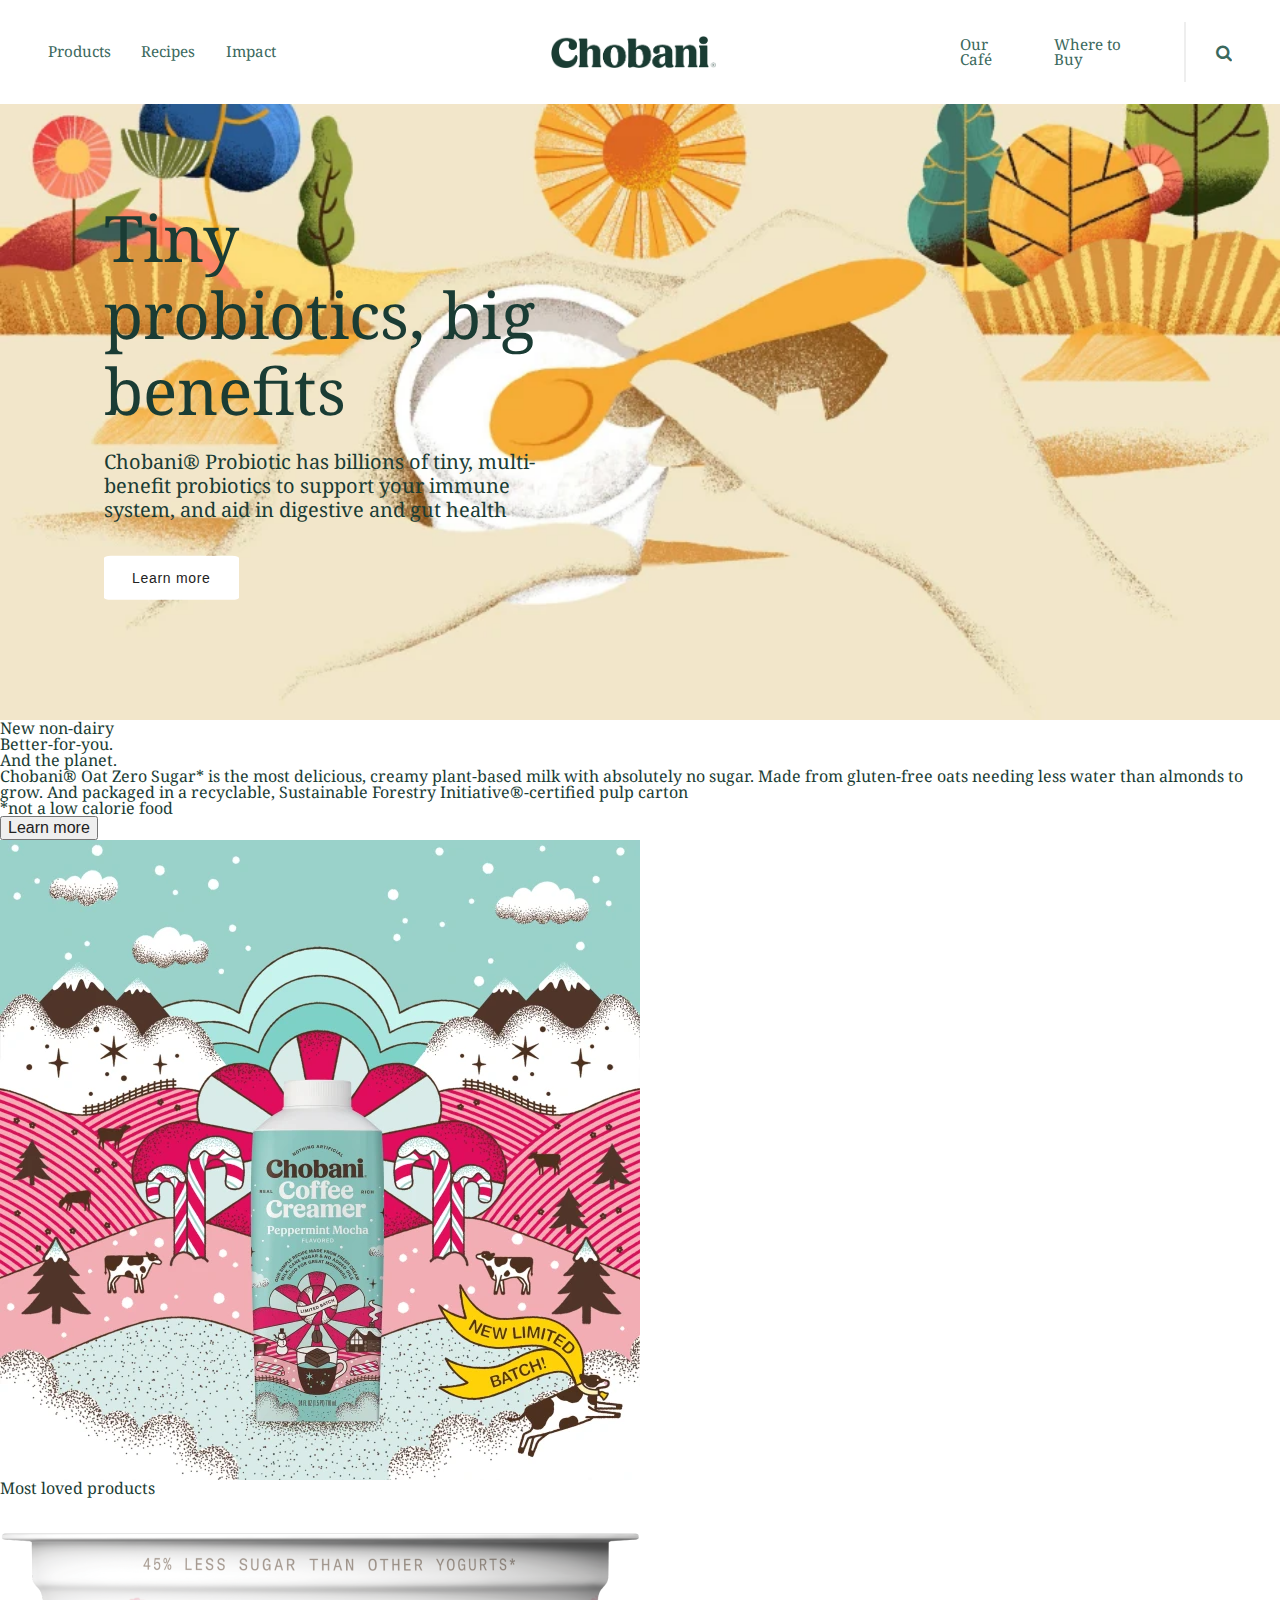
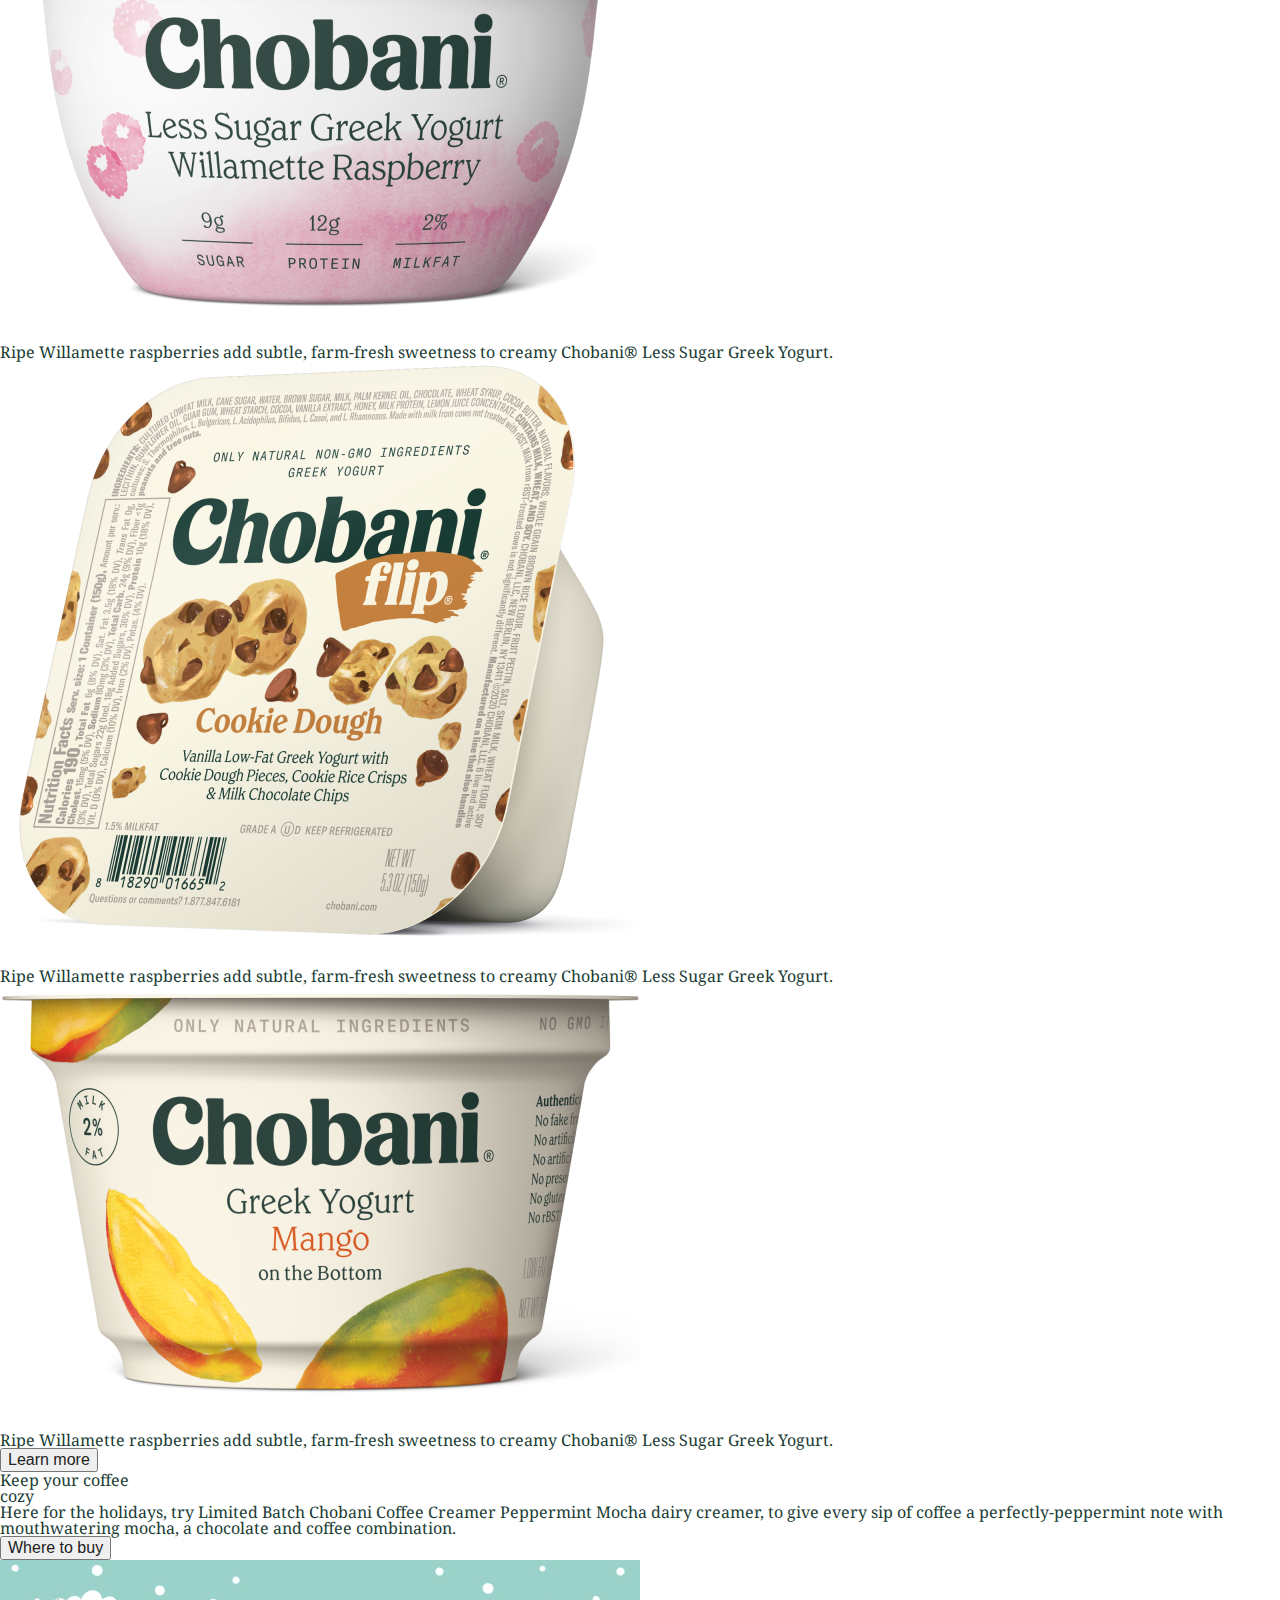
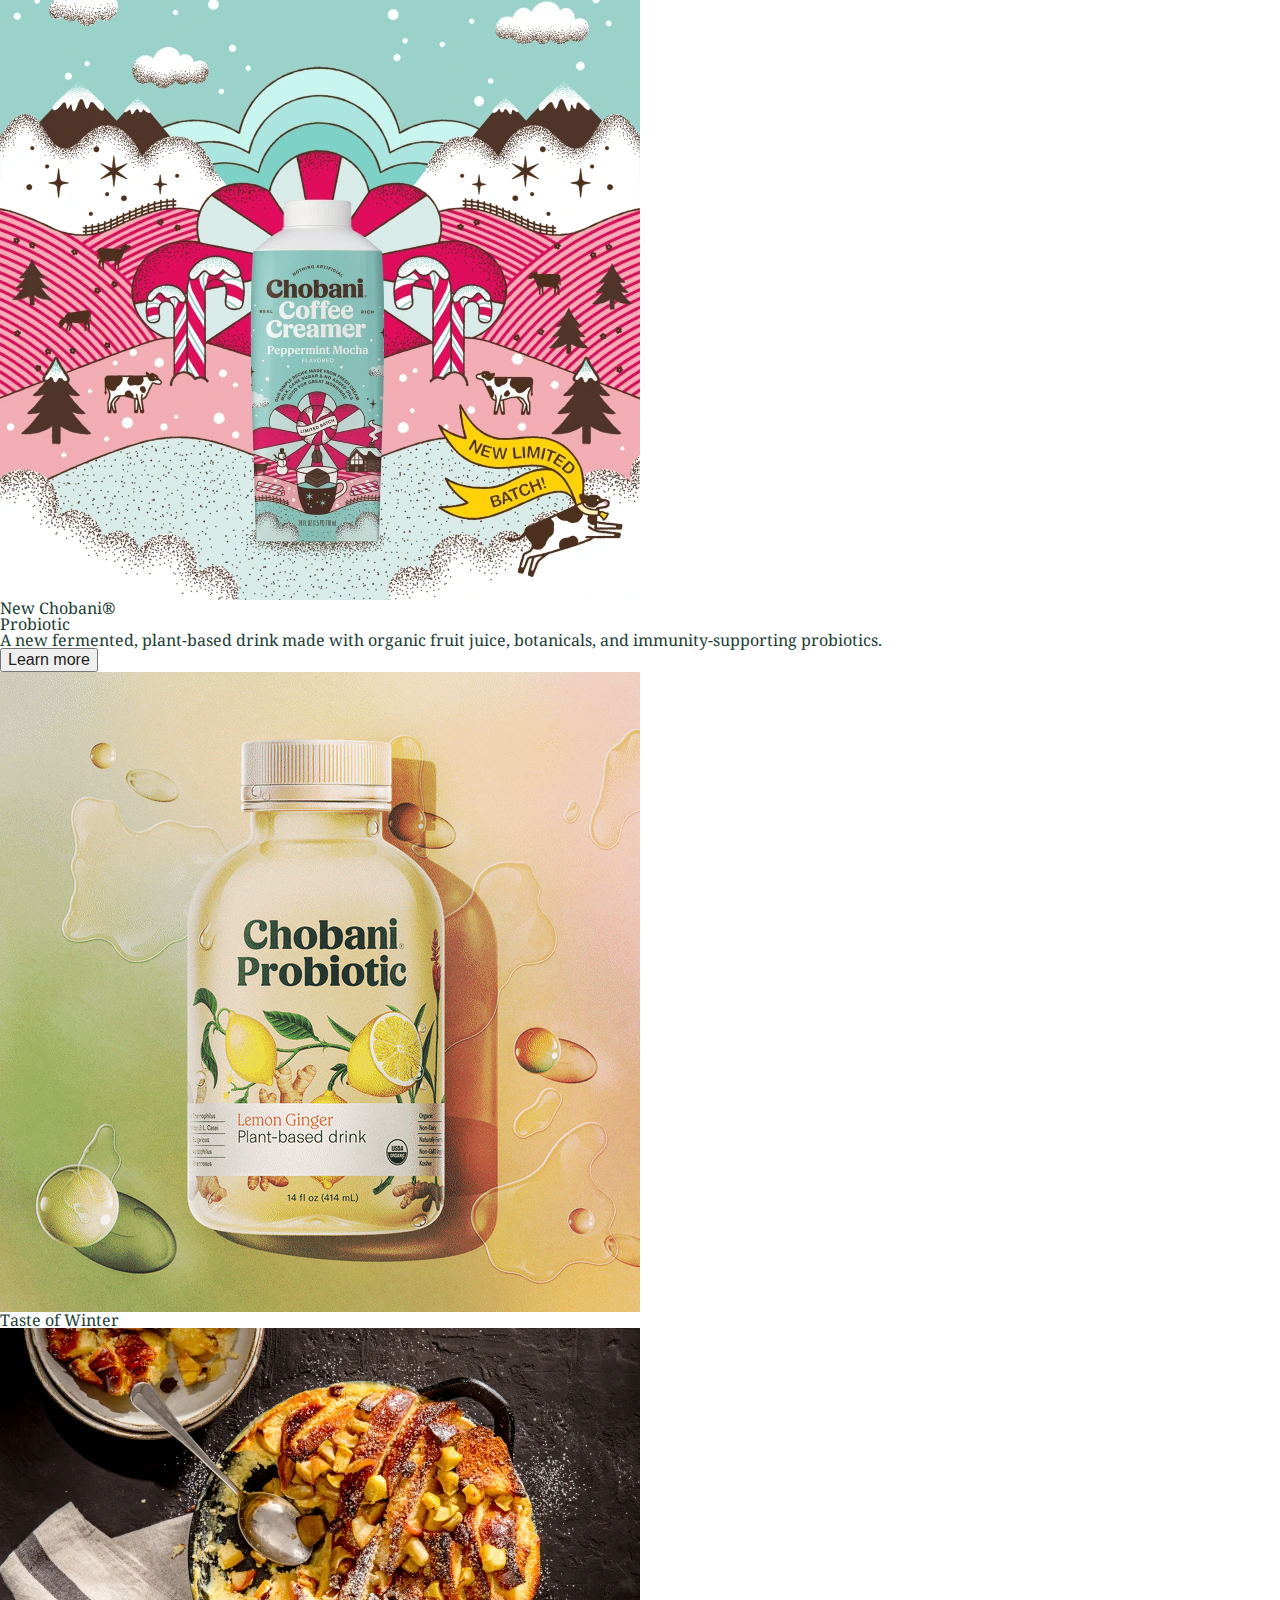
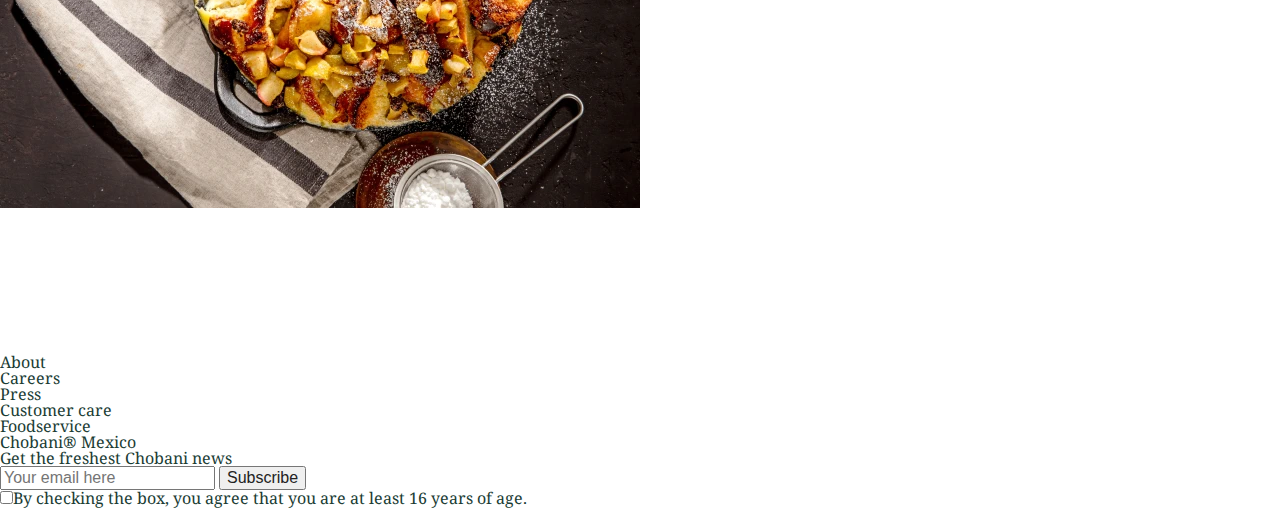
==== html/index.html @ f7a861c5 "..." ====
<!DOCTYPE html>
<html lang="ko">
<head>
    <meta charset="UTF-8">
    <meta name="viewport" content="width=device-width, initial-scale=1.0">
    <link rel="stylesheet" href="../css/reset.css">
    <link rel="stylesheet" href="../css/swiper-bundle.min.css">
    <link rel="stylesheet" href="../css/animate3.min.css">
    <link rel="stylesheet" href="https://stackpath.bootstrapcdn.com/font-awesome/4.7.0/css/font-awesome.min.css">
    <link rel="stylesheet" href="../css/index.css">
    <script src="../js/jquery-3.5.1.min.js"></script>
    <script src="../js/swiper-bundle.min.js"></script>
    <script src="../js/wow.min.js"></script>
    <title>Chobani</title>
</head>
<body>
    <!-- .header-wrapper -->
    <div class="header-wrapper wrapper">
        <div class="navi-wrapper wrapper wow slideInDown" data-wow-duration="0.6s">
            <div class="navi-wrap">
                <div class="navi-left">
                    <div class="navi navi-products">
                        <a href="#">Products</a>
                        <div class="sub-navi">
                            <ul class="featured">
                                <li class="title">Featured</li>
                                <li><a href="#">New! Chobani® Probiotic</a>
                                <i class="fa fa-angle-right" aria-hidden="true"></i>
                                </li>
                                <li><a href="#">New! Chobani® Complete</a>
                                <i class="fa fa-angle-right" aria-hidden="true"></i>
                                </li>
                            </ul>
                            <ul class="products">
                                <li class="title">All Products</li>
                                <li><a href="#">Complete</a>
                                <i class="fa fa-angle-right" aria-hidden="true"></i>
                                </li>
                                <li><a href="#">Oat-Based</a>
                                <i class="fa fa-angle-right" aria-hidden="true"></i>
                                </li>
                                <li><a href="#">Coffee Creamer</a>
                                <i class="fa fa-angle-right" aria-hidden="true"></i>
                                </li>
                                <li><a href="#">Less Sugar</a>
                                <i class="fa fa-angle-right" aria-hidden="true"></i>
                                </li>
                                <li><a href="#">Plain</a>
                                <i class="fa fa-angle-right" aria-hidden="true"></i>
                                </li>
                                <li><a href="#">Fruit on the Bottom</a>
                                <i class="fa fa-angle-right" aria-hidden="true"></i>
                                </li>
                                <li><a href="#">Blended</a>
                                <i class="fa fa-angle-right" aria-hidden="true"></i>
                                </li>
                                <li><a href="#">Creamy Blended</a>
                                <i class="fa fa-angle-right" aria-hidden="true"></i>
                                </li>
                                <li><a href="#">Probiotic</a>
                                <i class="fa fa-angle-right" aria-hidden="true"></i>
                                </li>
                                <li><a href="#">Flip®</a>
                                <i class="fa fa-angle-right" aria-hidden="true"></i>
                                </li>
                                <li><a href="#">Oatmeal on the Bottom</a>
                                <i class="fa fa-angle-right" aria-hidden="true"></i>
                                </li>
                                <li><a href="#">Chobani® Coconut</a>
                                <i class="fa fa-angle-right" aria-hidden="true"></i>
                                </li>
                                <li><a href="#">Limited Batch</a>
                                <i class="fa fa-angle-right" aria-hidden="true"></i>
                                </li>
                                <li><a href="#">Little Chobani™ Probiotic</a>
                                <i class="fa fa-angle-right" aria-hidden="true"></i>
                                </li>
                            </ul>
                        </div>
                    </div>
                    <div class="navi navi-recipe">
                        <a href="#">Recipes</a>
                    </div>
                    <div class="navi navi-impact">
                        <a href="#">Impact</a>
                        <ul class="sub-navi">
                            <li><a href="#">Environmental Wellness</a>
                            <i class="fa fa-angle-right" aria-hidden="true"></i>
                            </li>
                            <li><a href="#">Diversity & Inclusion</a>
                            <i class="fa fa-angle-right" aria-hidden="true"></i>
                            </li>
                            <li><a href="#">Nutritional Wellness</a>
                            <i class="fa fa-angle-right" aria-hidden="true"></i>
                            </li>
                            <li><a href="#">Social Wellness</a>
                            <i class="fa fa-angle-right" aria-hidden="true"></i>
                            </li>
                            <li><a href="#">Chobani Incubator</a>
                            <i class="fa fa-angle-right" aria-hidden="true"></i>
                            </li>
                            <li><a href="#">Milk Matters™</a>
                            <i class="fa fa-angle-right" aria-hidden="true"></i>
                            </li>
                        </ul>
                    </div>
                </div>
                <h1><a href="#"><img src="../img/logo.png" alt="chobani"></a></h1>
                <div class="navi-right">
                    <div class="navi-right-menu">
                        <div class="navi navi-cafe">
                            <a href="#">Our Café</a>
                        </div>
                        <div class="navi navi-buy">
                            <a href="#">Where to Buy</a>
                        </div>
                        <div class="line"></div>
                        <i class="fa fa-search" aria-hidden="true"></i>
                    </div>
                    <div class="search">
                        <input type="text" name="search" placeholder="What are you looking for?">
                        <i class="fa fa-times" aria-hidden="true"></i>
                    </div>
                </div>
            </div>
        </div>
    </div>
    <!-- .header-wrapper // -->

    <!-- .main-wrapper -->
    <div class="main-wrapper m-wrapper">
        <div class="main-wrap">
            <img src="../img/banner3.jpg" alt="banner" class="w-100 h-100">
            <div class="title-wrap">
                <h2 class="title wow fadeIn">Tiny probiotics, big benefits</h2>
                <p class="content wow fadeIn" data-wow-delay="0.2s">Chobani® Probiotic has billions of tiny, multi-benefit probiotics to support your immune system, and aid in digestive and gut health</p>
                <button type="button" class="wow fadeIn" data-wow-delay="0.3s">Learn more</button>
            </div>
        </div>
        <img src="../img/banner3.jpg" alt="banner" class="w-100">
    </div>
    <!-- .main-wrapper // -->

    <!-- .new-wrapper -->
    <section class="new-wrapper wrapper">
        <div class="text-wrap">
            <h4 class="sub-title">New non-dairy</h4>
            <h3 class="title">Better-for-you.<br>And the planet.</h3>
            <p class="content">Chobani® Oat Zero Sugar* is the most delicious, creamy plant-based milk with absolutely no sugar. Made from gluten-free oats needing less water than almonds to grow. And packaged in a recyclable, Sustainable Forestry Initiative®-certified pulp carton</p>
            <p class="content-1">*not a low calorie food</p>
            <button type="button">Learn more</button>
        </div>
        <div class="img-wrap">
            <img src="../img/cozy.jpg" alt="new">
        </div>
    </section>
    <!-- .new-wrapper // -->

    <!-- .best-wrapper -->
    <section class="best-wrapper wrapper">
        <h4 class="sub-title">Most loved products</h4>
        <div class="best-wrapper">
            <div class="best-wrap">
                <img src="../img/loved1.png" alt="best">
                <p class="content">Ripe Willamette raspberries add subtle, farm-fresh sweetness to creamy Chobani® Less Sugar Greek Yogurt.</p>
            </div>
            <div class="best-wrap">
                <img src="../img/loved2.png" alt="best">
                <p class="content">Ripe Willamette raspberries add subtle, farm-fresh sweetness to creamy Chobani® Less Sugar Greek Yogurt.</p>
            </div>
            <div class="best-wrap">
                <img src="../img/loved3.png" alt="best">
                <p class="content">Ripe Willamette raspberries add subtle, farm-fresh sweetness to creamy Chobani® Less Sugar Greek Yogurt.</p>
            </div>
        </div>
        <button type="button">Learn more</button>
    </section>
    <!-- .best-wrapper // -->

    <!-- .products-wrapper -->
    <section class="products-wrapper wrapper">
        <div class="prd-wrap">
            <div class="text-wrap">
                <h3 class="title">Keep your coffee<br>cozy</h3>
                <p class="content">Here for the holidays, try Limited Batch Chobani Coffee Creamer Peppermint Mocha dairy creamer, to give every sip of coffee a perfectly-peppermint note with mouthwatering mocha, a chocolate and coffee combination.</p>
                <button type="button">Where to buy</button>
            </div>
            <div class="img-wrap">
                <img src="../img/cozy.jpg" alt="prd">
            </div>
        </div>
        <div class="prd-wrap">
            <div class="text-wrap">
                <h3 class="title">New Chobani®<br>Probiotic</h3>
                <p class="content">A new fermented, plant-based drink made with organic fruit juice, botanicals, and immunity-supporting probiotics.</p>
                <button type="button">Learn more</button>
            </div>
            <div class="img-wrap">
                <img src="../img/probiotic.gif" alt="prd">
            </div>
        </div>
    </section>
    <!-- .products-wrapper // -->

    <!-- .slide-wrapper -->
    <section class="slide-wrapper wrapper">
        <h3 class="title">Taste of Winter</h3>
        <div class="swiper-container">
            <div class="swiper-wrapper">
                <div class="swiper-slide">
                    <div class="box"><a href="#"><img src="../img/slide1.jpg" alt="슬라이드"></a></div>
                </div>
                <div class="swiper-slide">
                    <div class="box"><a href="#"><img src="../img/slide2.jpg" alt="슬라이드"></a></div>
                </div>
                <div class="swiper-slide">
                    <div class="box"><a href="#"><img src="../img/slide3.jpg" alt="슬라이드"></a></div>
                </div>
            </div>
        </div>
    </section>
    <!-- .slide-wrapper // -->

    <!-- .footer -->
    <footer class="wrapper">
        <div class="f-menu">
            <div class="logo"><img src="../img/logo-w.png" alt="chobani"></div>
            <ul class="menu">
                <li>About</li>
                <li>Careers</li>
                <li>Press</li>
                <li>Customer care</li>
                <li>Foodservice</li>
                <li>Chobani® Mexico</li>
            </ul>
        </div>
        <form class="f-mail">
            <p>Get the freshest Chobani news</p>
            <div class="email-box">
                <input type="text" name="email" placeholder="Your email here">
                <input type="submit" value="Subscribe" class="bt-email"></input>
            </div>
                <label><input type="checkbox" name="age" value="16">By checking the box, you agree that you are at least 16 years of age.</label>
        </form>
    </footer>
    <!-- .footer // -->



    <script src="../js/index.js"></script>
</body>
</html>
---- css/index.css ----
@import url('https://fonts.googleapis.com/css2?family=Noto+Sans:wght@400;700&family=Noto+Serif&display=swap');
/* 
font-family: 'Noto Sans', sans-serif;
font-family: 'Noto Serif', serif;

color: #1a3c34;
color: #ff5e30;
color: #f4f3f0;
color: #ebe9e5;
 */

 html,body {font-family: 'Noto Serif', serif; color: #1a3c34;}
 div {box-sizing: border-box;}
 a {
	color: inherit;
	text-decoration: none;
 }
 .w-100 {width: 100%;}
 .mw-100 {width: 100%;}
 .h-100 {height: 100%;}
 .m-wrapper {max-width: 1440px; margin: auto;}
 .wrapper {max-width: 1376px; margin: auto;}


 /* ********.header-wrapper******* */
 .navi-wrapper {background-color: #fff; position: fixed; padding: 1em 3em; width: 100%; z-index: 5;}
 .navi-wrap {display: flex; align-items: center; justify-content: space-between; color: #3b695d; font-size: 0.95em;}
 .navi-wrap .navi-left {display: flex; align-items: center;}
 .navi-wrap h1 img {width: 165px;}
 .navi-wrap .navi-right {display: flex; max-width: 272px; overflow: hidden;}
 .navi-wrap .navi-right-menu {display: flex; align-items: center; flex: 100% 0 0;}
 .navi-wrap .navi-right-menu .line{width: 2px; height: 60px; background-color: #eee; margin-right: 2em;}
 .navi-wrap .navi-right i {cursor: pointer; font-size: 1.125em;}
 .navi-wrap .navi {position: relative;}
 .navi-wrap .navi > a {margin-right: 2em; transition: all .2s;}
 .navi-wrap .navi:hover > a{color: #ff5e30;}

 .navi-right .search {/* transform: translateX(110%); */ opacity: 0;}
 .navi-right .search input {margin-right: 2em; border: 1px solid #ccc; padding: 1em 1.5em;}
 .navi-right .search i {font-size: 1.5em; font-weight: lighter;}

 .sub-navi {background-color: #fff; width: 225px; position: absolute; top: 30px; left: -20px; padding: 1.5em; box-shadow: 0 -1px 2px rgba(199, 199, 199, 0.7); display: none;}
 .sub-navi ul.featured {border-bottom: 1px solid #eee; padding-bottom: 2.5em; margin-bottom: 2em;}
 .sub-navi .title {color: #579385; padding-bottom: 1em;}
 .sub-navi li {display: flex; justify-content: space-between; align-items: center;}
 .sub-navi li > i {opacity: 0; transition: all .5s;}
 .sub-navi a {display: block; font-family: 'Noto Sans', sans-serif; line-height: 1.3; padding: 0.25em 0; padding-left: 0.5em; font-size: 0.9em; color: #102f28;}
 .sub-navi a:hover {color: #ff5e30;}
 .sub-navi li:hover i {color: #ff5e30; opacity: 1; transform: translateX(6px);}
 .navi-impact > .sub-navi a {padding: 0.875em 0.5em; font-family: 'Noto Serif', serif;}

 /* ********.main-wrapper******* */
 .main-wrapper {position: relative;}
 .main-wrapper > img {position: absolute; top: 0; left: 0; opacity: 0;}
 .main-wrap {position: relative; z-index: 3;}
 .main-wrap .title-wrap {position: absolute; top: 50%; transform:translateY(-40%); padding: 0 6.5em; width: 50%;}
 .main-wrap .title-wrap .title {font-size: 4em; line-height: 1.2;}
 .main-wrap .title-wrap .content {font-size: 1.25em; line-height: 1.2; margin: 1em 0 1.7em;}
 .main-wrap .title-wrap button {background-color: #fff; border-radius: 5%; padding: 1em 2em; border: 0; font-size: 0.875em; letter-spacing: 0.05em; transition: all .2s;}
 .main-wrap .title-wrap button:hover {background-color: rgba(255,255,255,0.85);}
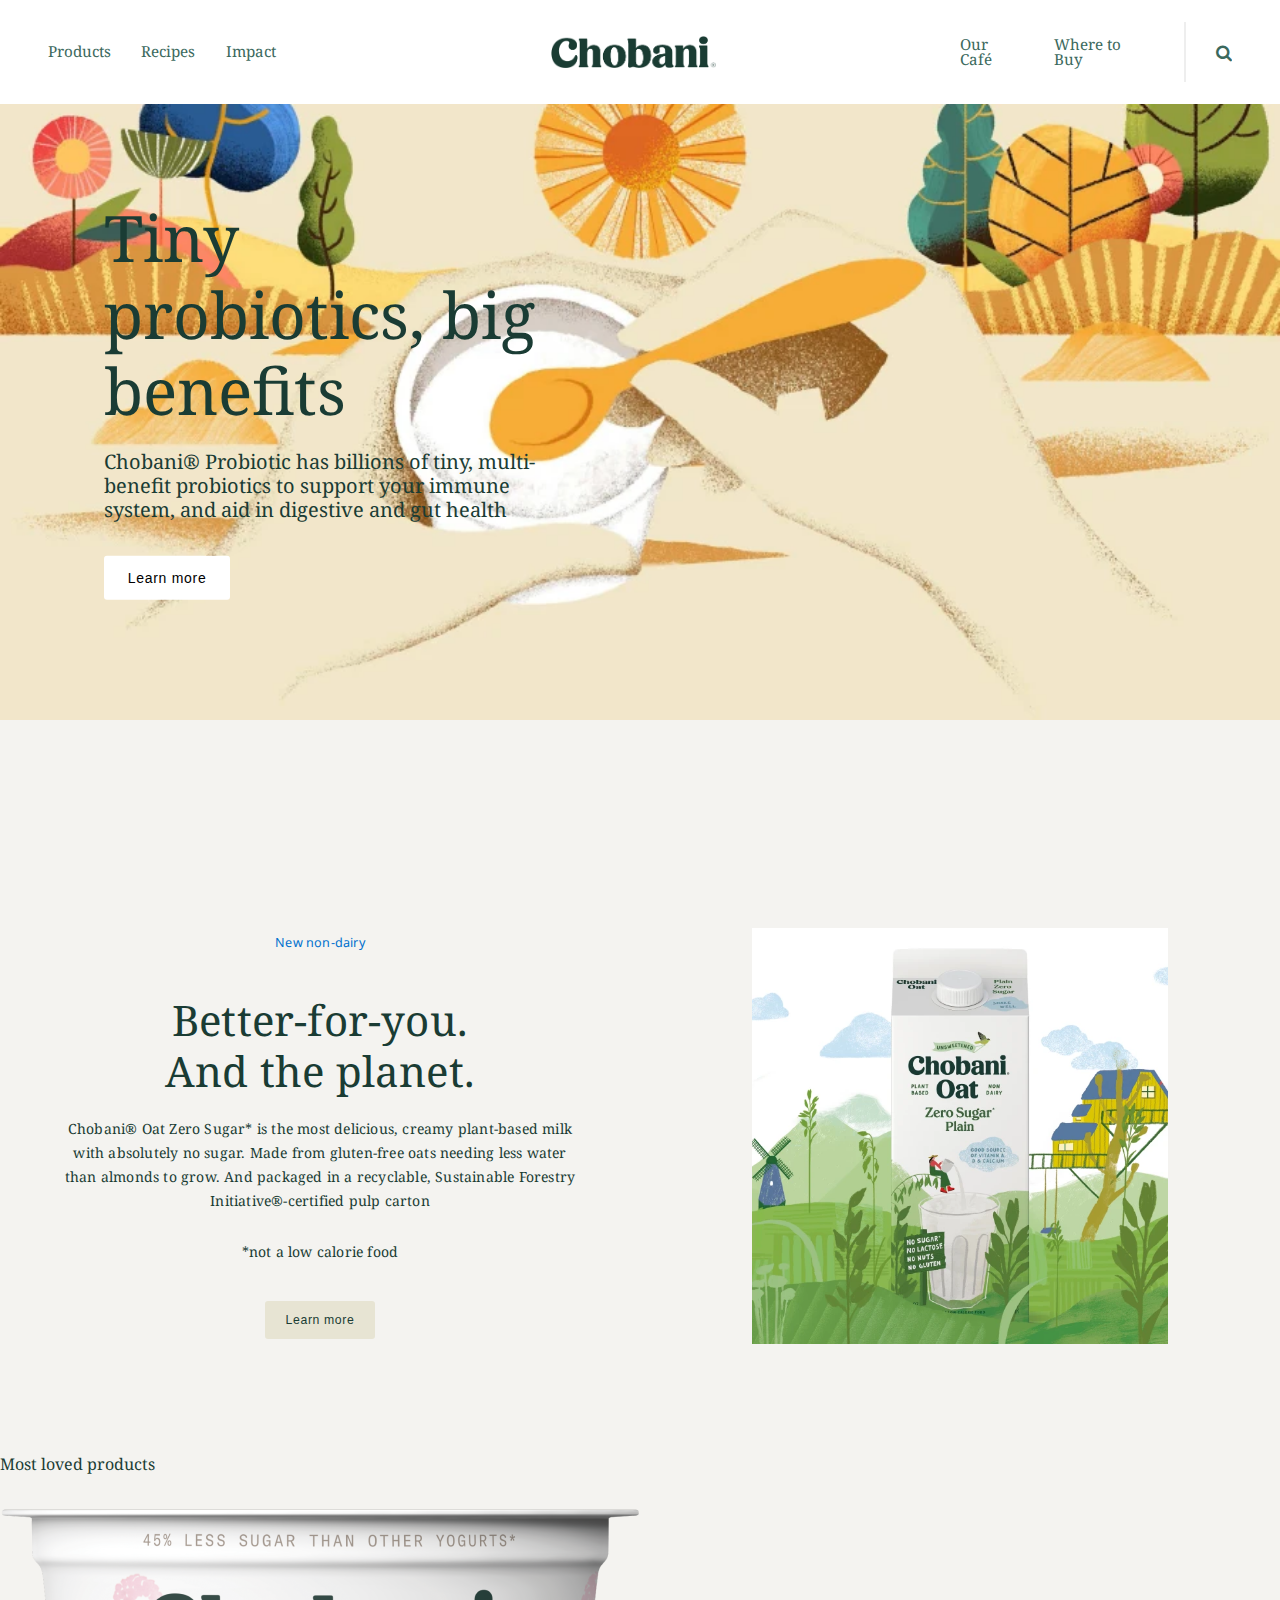
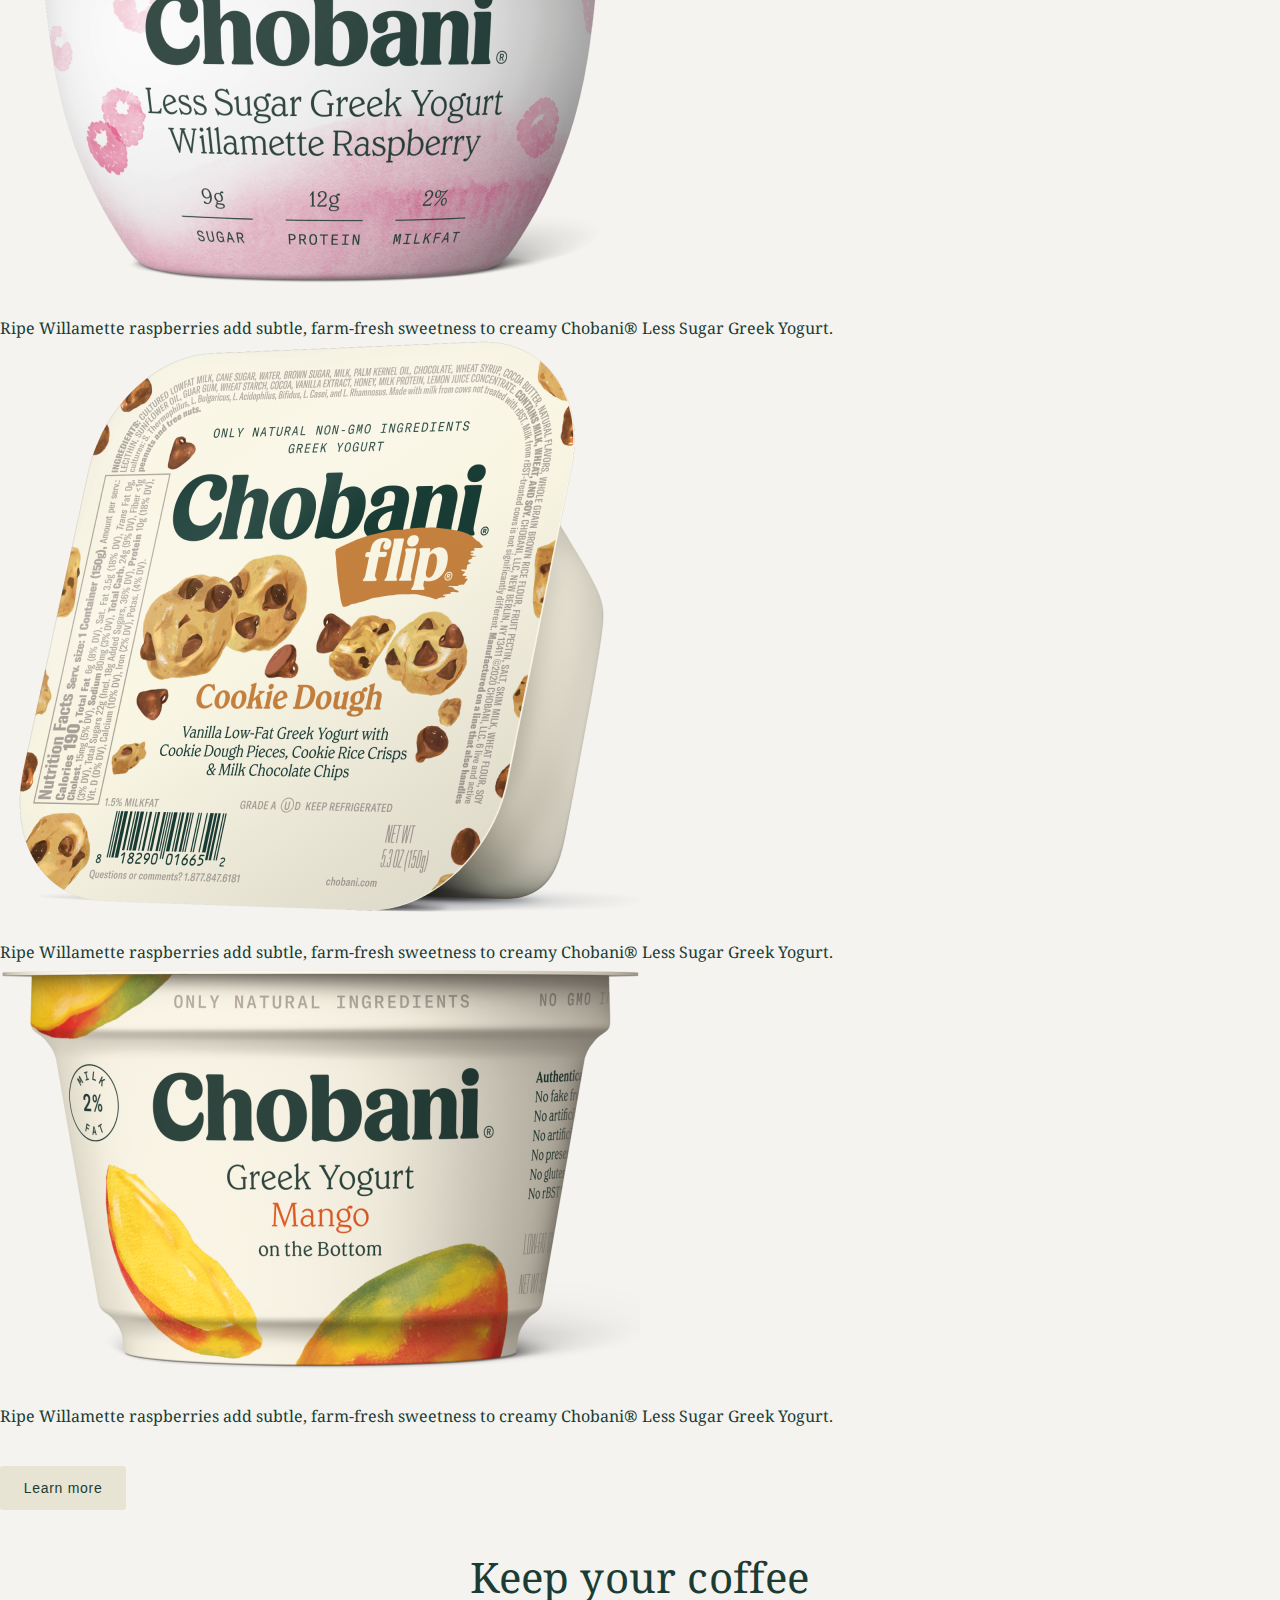
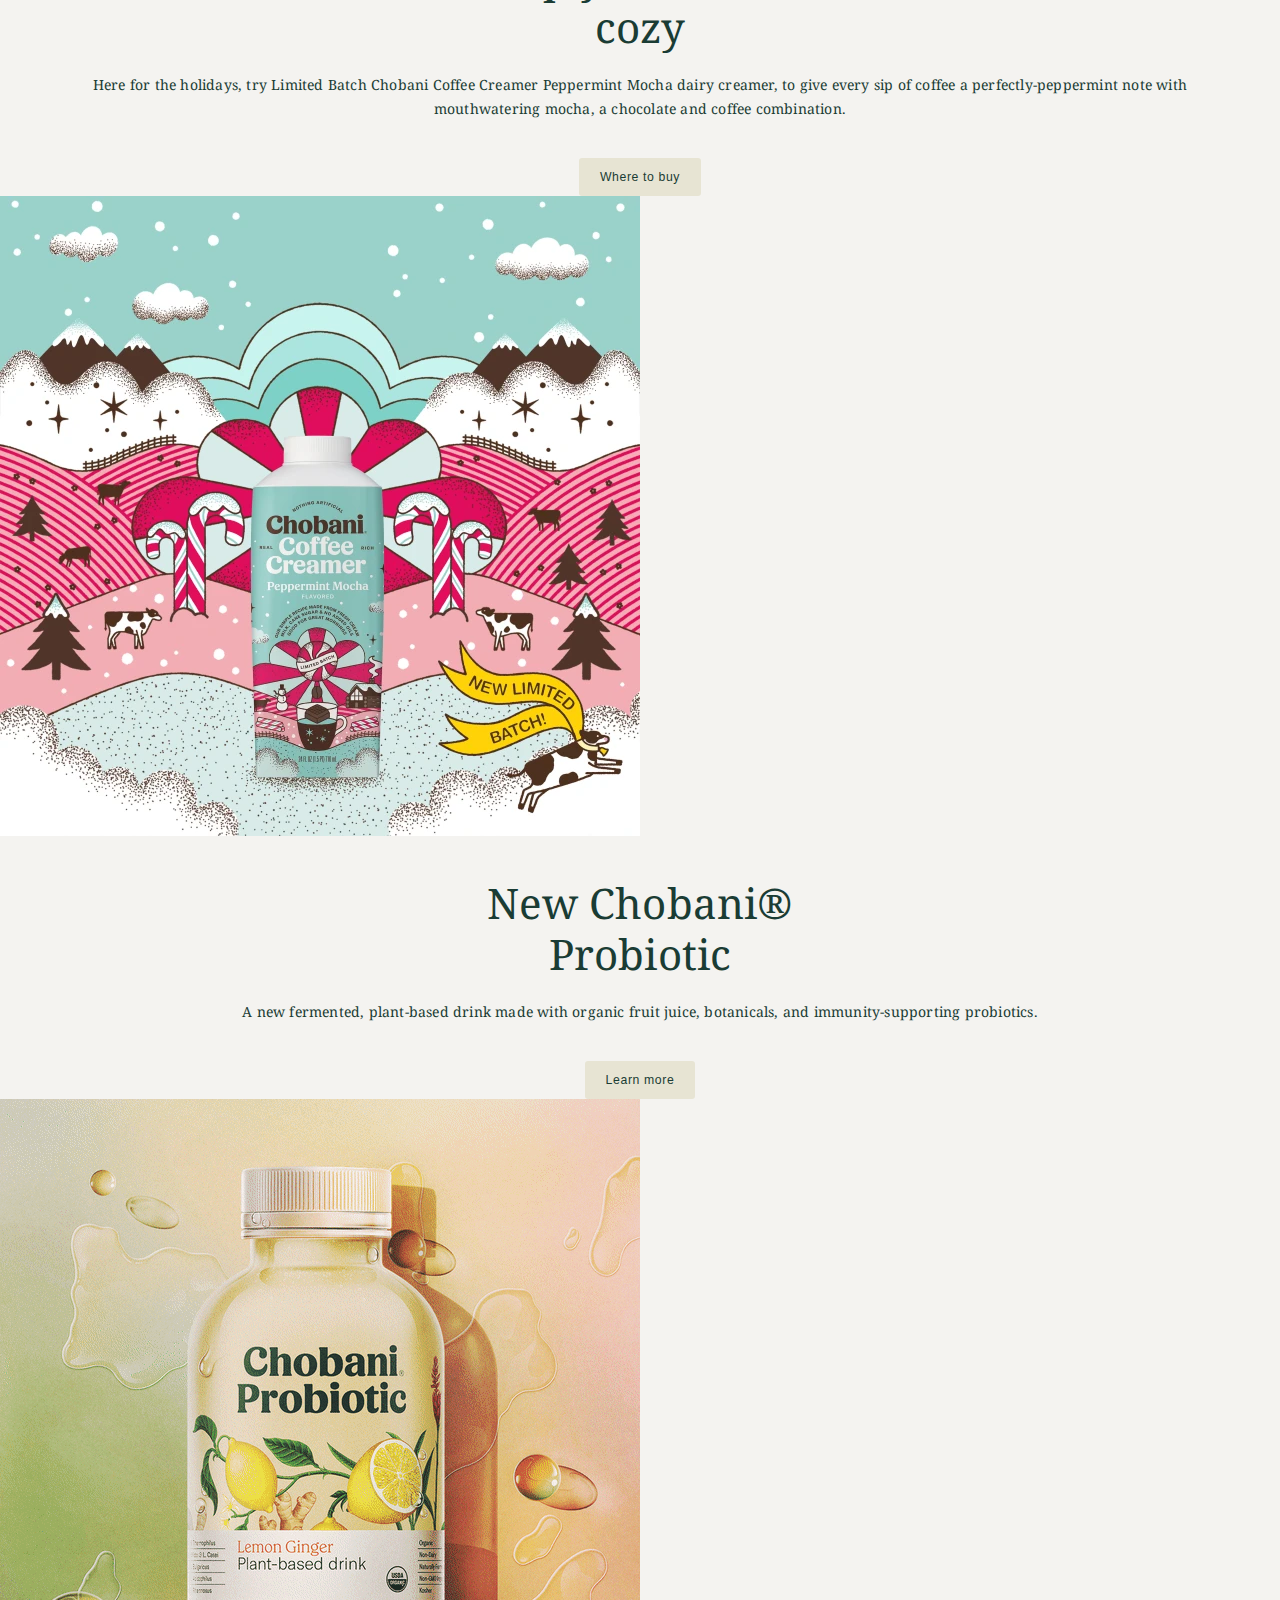
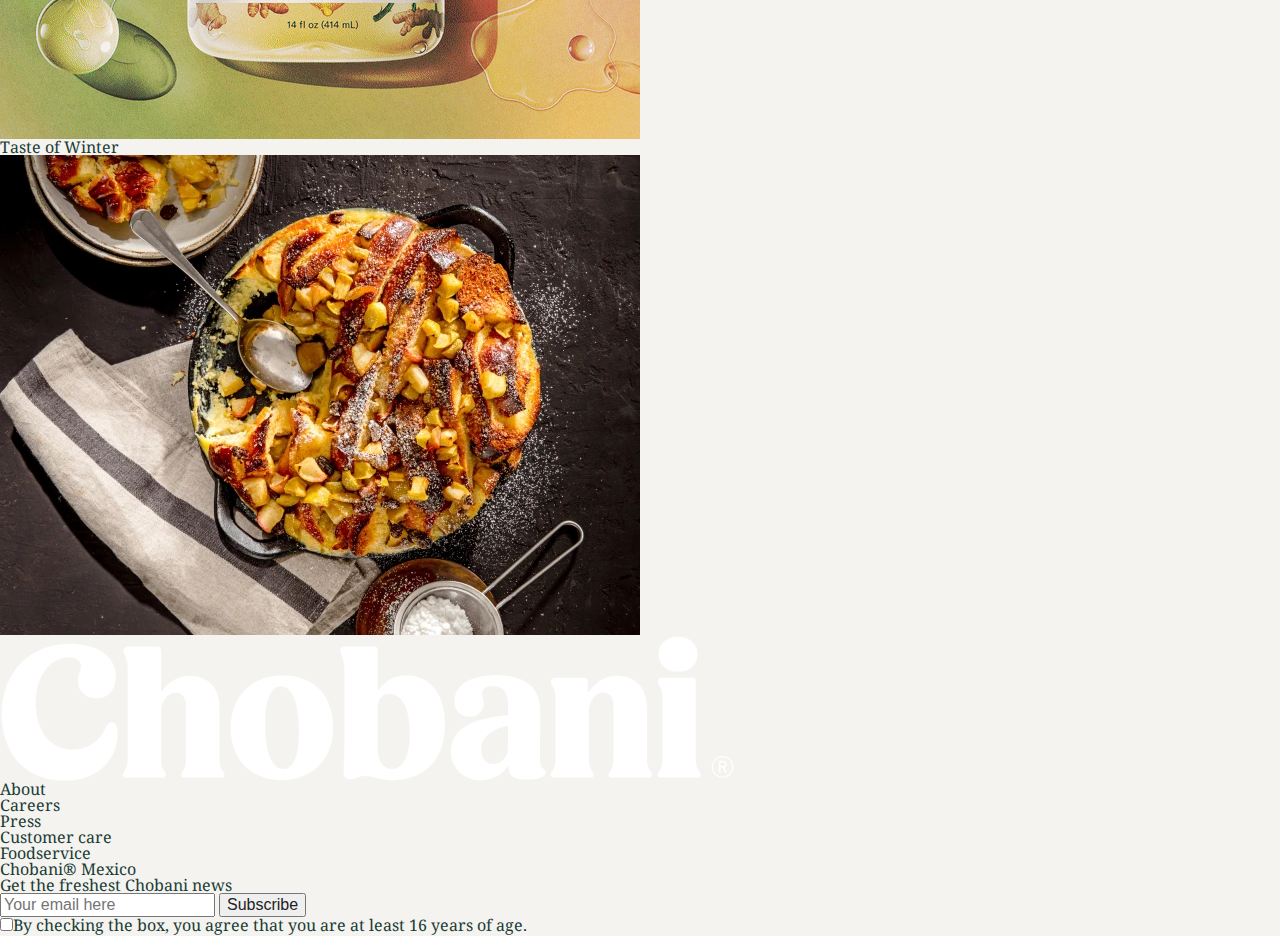
==== commit 7df78de6: "new-wrapper" ====
--- a/html/index.html
+++ b/html/index.html
@@ -151,7 +151,7 @@
             <button type="button">Learn more</button>
         </div>
         <div class="img-wrap">
-            <img src="../img/cozy.jpg" alt="new">
+            <img src="../img/non-dairy.jpg" alt="new" class="w-100">
         </div>
     </section>
     <!-- .new-wrapper // -->
--- a/css/index.css
+++ b/css/index.css
@@ -5,11 +5,10 @@
 
 color: #1a3c34;
 color: #ff5e30;
-color: #f4f3f0;
 color: #ebe9e5;
  */
 
- html,body {font-family: 'Noto Serif', serif; color: #1a3c34;}
+ html,body {font-family: 'Noto Serif', serif; color: #1a3c34; background-color: #f4f3f0;}
  div {box-sizing: border-box;}
  a {
 	color: inherit;
@@ -20,6 +19,12 @@
  .h-100 {height: 100%;}
  .m-wrapper {max-width: 1440px; margin: auto;}
  .wrapper {max-width: 1376px; margin: auto;}
+
+ .text-wrap {text-align: center; flex: 50% 0 0; padding: 0 4em; line-height: 1.7; font-size: 0.875em; letter-spacing: 0.2px;}
+ .text-wrap h4.sub-title {color: #0071ce; font-family: 'Noto Sans', sans-serif; font-size: 0.9em;}
+ .text-wrap h3.title {font-size: 3em; line-height: 1.2; margin: 1em 0 0.5em;}
+  button {background-color: #e7e4d3; color: #1a3c34; border-radius: 3px; padding: 1em 1.7em; border: 0; font-size: 0.875em; letter-spacing: 0.05em; transition: all .2s; font-size: 0.875em; margin-top: 3em;}
+  button:hover {background-color: #1a3c34; color: #f9f9f9;}
 
 
  /* ********.header-wrapper******* */
@@ -56,5 +61,10 @@
  .main-wrap .title-wrap {position: absolute; top: 50%; transform:translateY(-40%); padding: 0 6.5em; width: 50%;}
  .main-wrap .title-wrap .title {font-size: 4em; line-height: 1.2;}
  .main-wrap .title-wrap .content {font-size: 1.25em; line-height: 1.2; margin: 1em 0 1.7em;}
- .main-wrap .title-wrap button {background-color: #fff; border-radius: 5%; padding: 1em 2em; border: 0; font-size: 0.875em; letter-spacing: 0.05em; transition: all .2s;}
- .main-wrap .title-wrap button:hover {background-color: rgba(255,255,255,0.85);}+ .main-wrap .title-wrap button {background-color: #fff; color: #000; margin-top: 0;}
+ .main-wrap .title-wrap button:hover {background-color: rgba(255,255,255,0.85);}
+ 
+ /* ********.new-wrapper******* */
+ .new-wrapper {margin-top: 6em; display: flex; align-items: center;}
+ .new-wrapper .img-wrap {flex: 50% 0 0; padding: 7em; box-sizing: border-box;}
+ .text-wrap p.content-1 {margin-top: 2em;}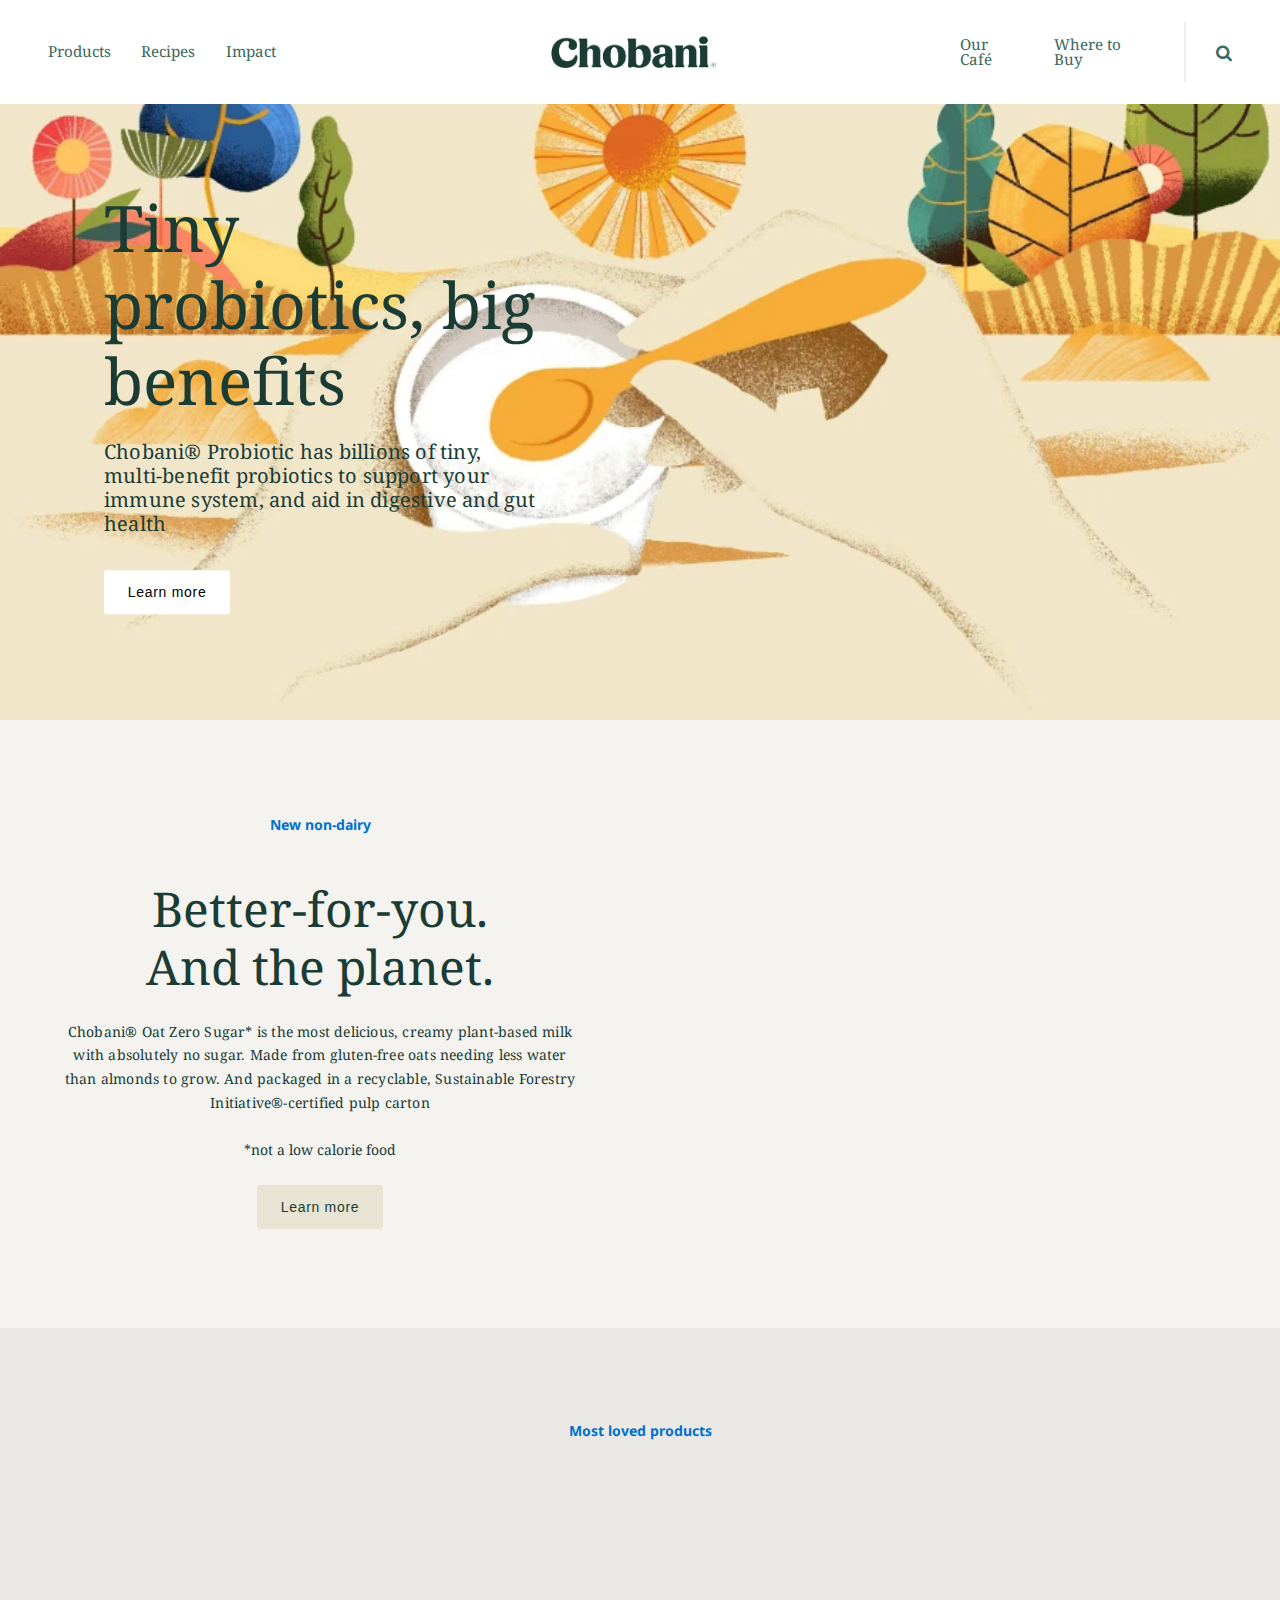
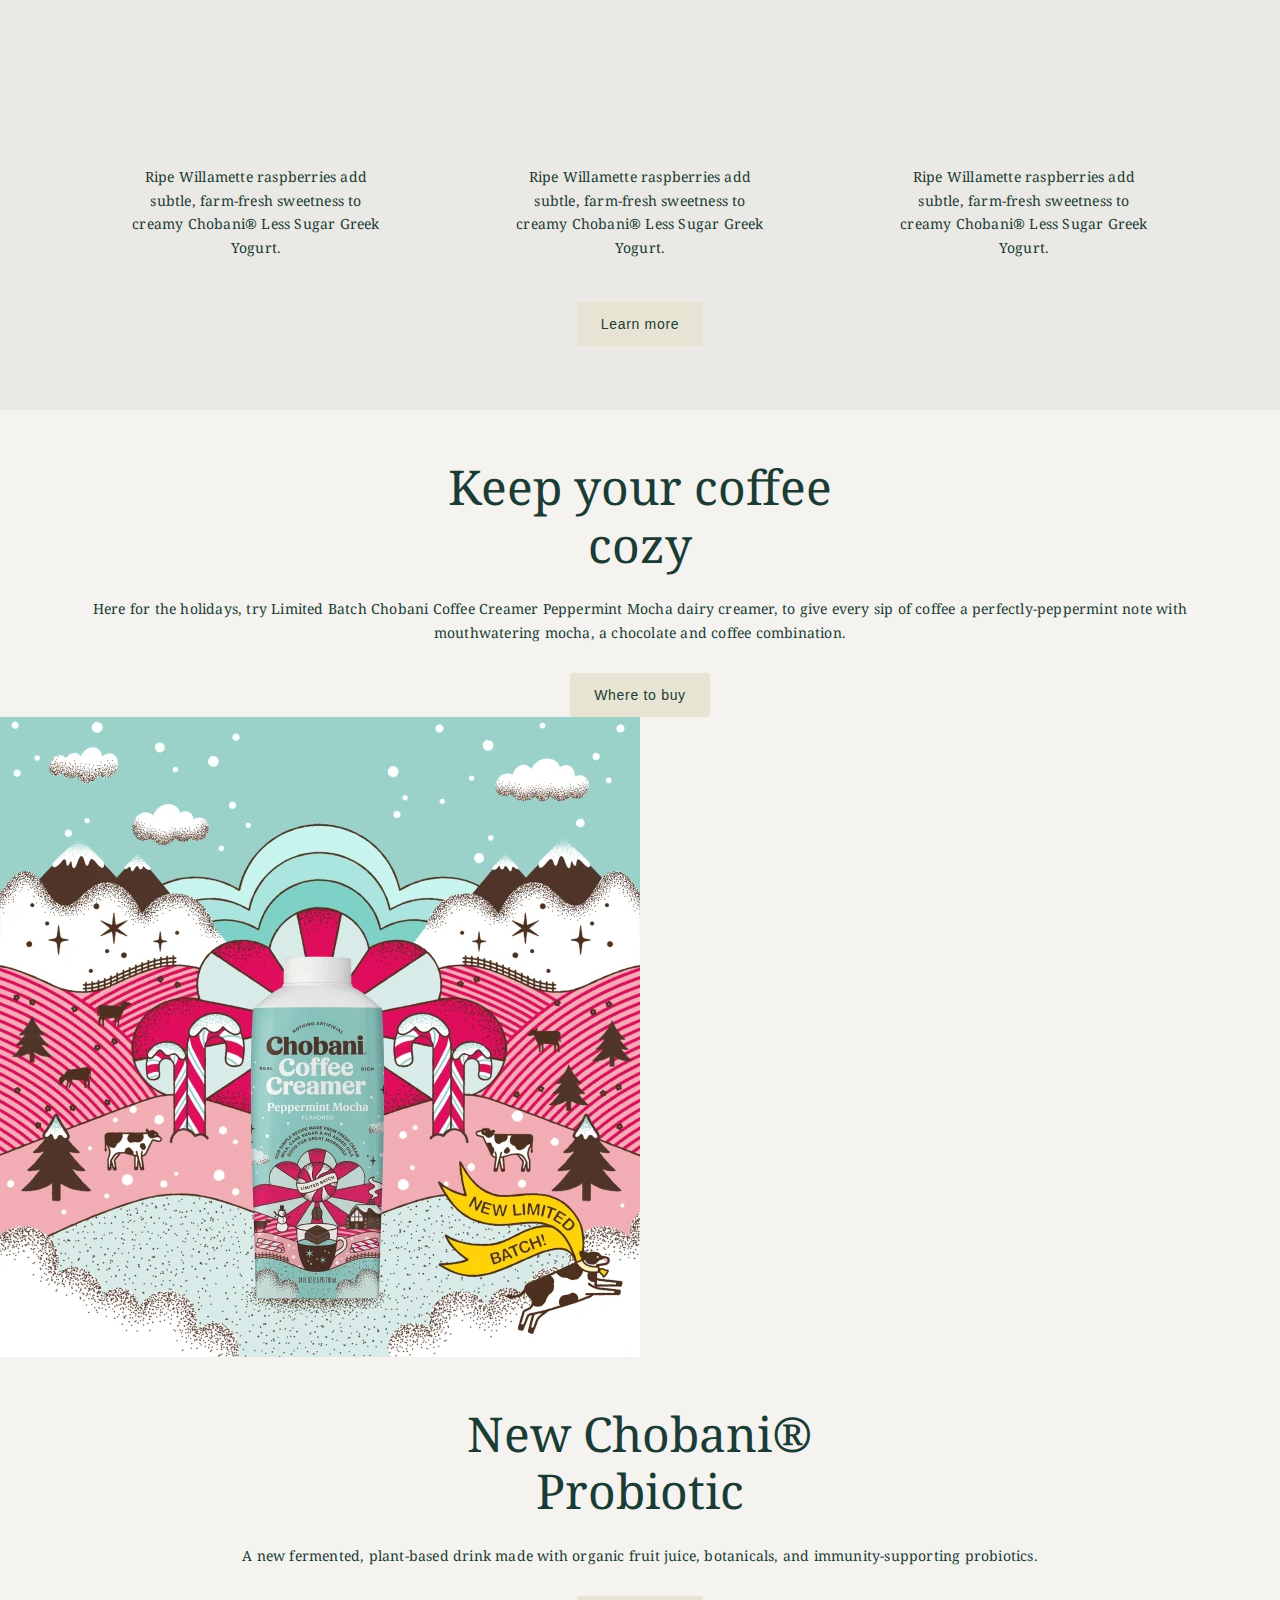
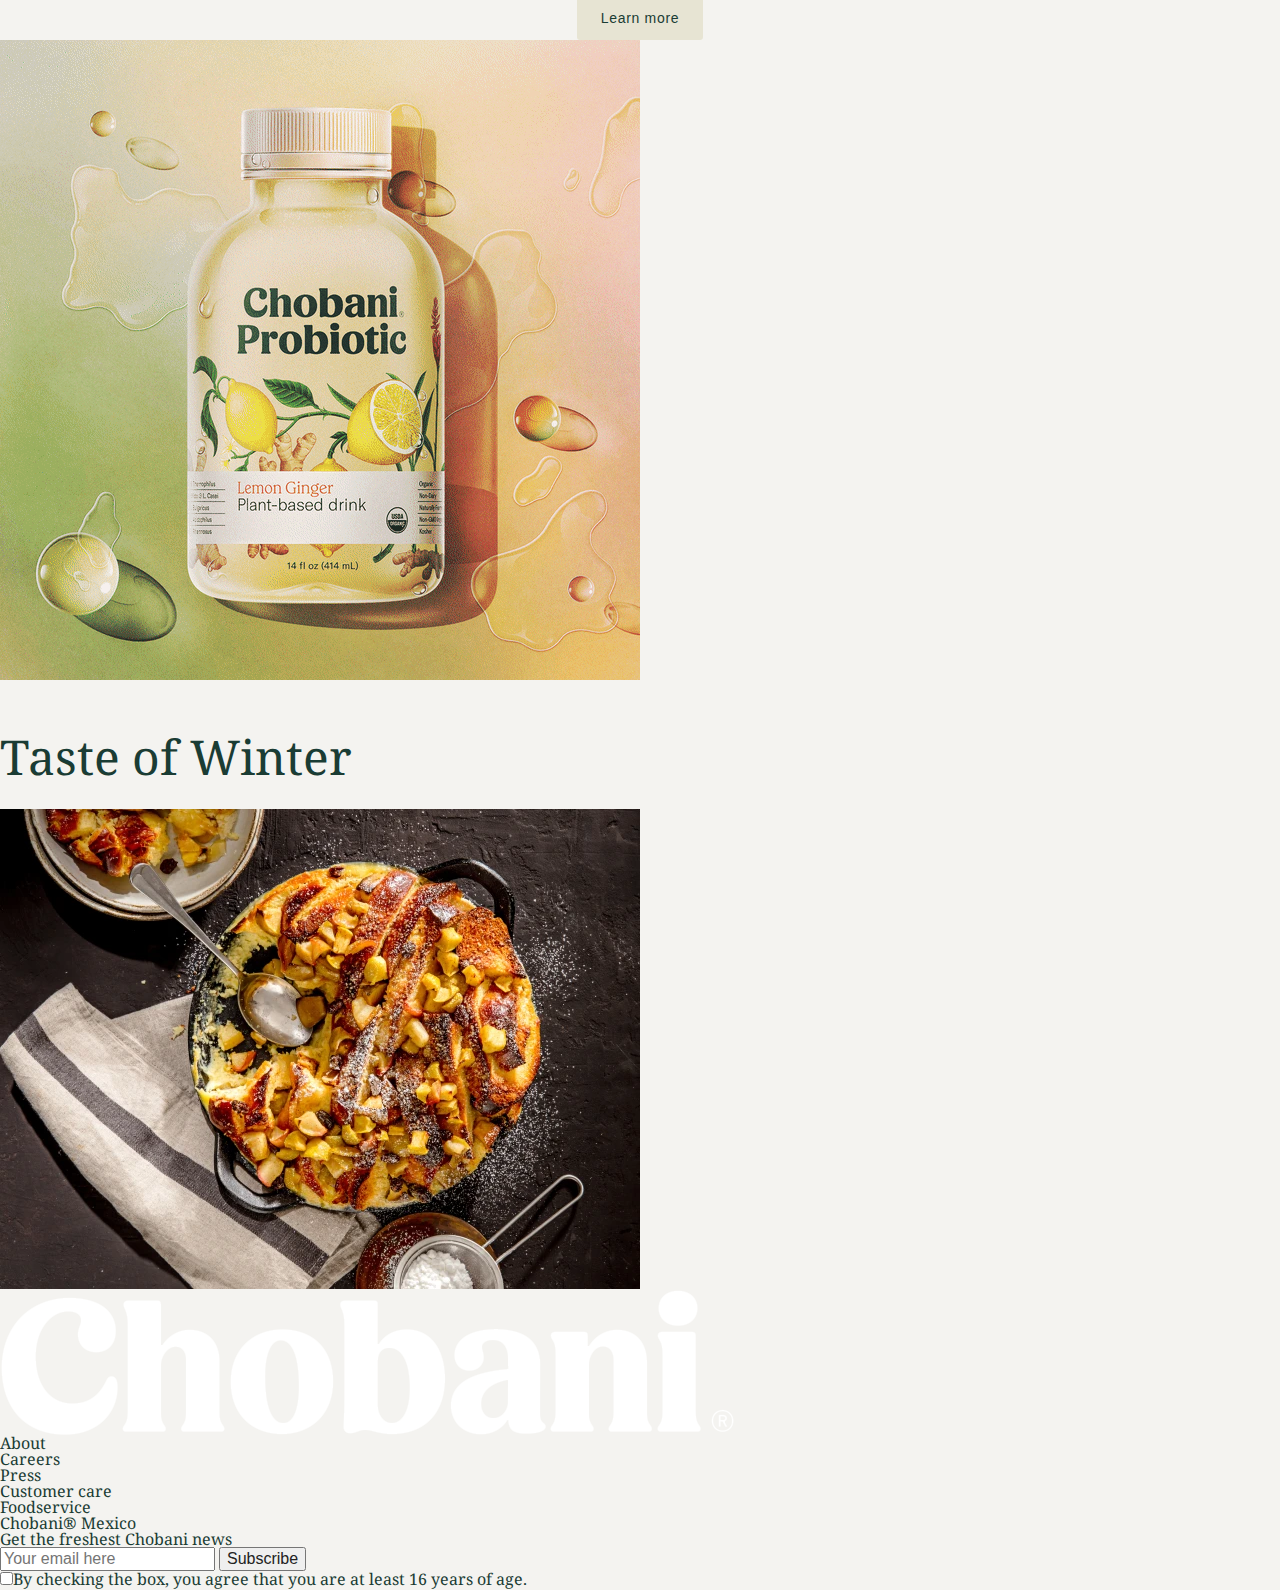
==== commit a7241660: "best-wrapper" ====
--- a/html/index.html
+++ b/html/index.html
@@ -143,15 +143,17 @@
 
     <!-- .new-wrapper -->
     <section class="new-wrapper wrapper">
-        <div class="text-wrap">
-            <h4 class="sub-title">New non-dairy</h4>
-            <h3 class="title">Better-for-you.<br>And the planet.</h3>
-            <p class="content">Chobani® Oat Zero Sugar* is the most delicious, creamy plant-based milk with absolutely no sugar. Made from gluten-free oats needing less water than almonds to grow. And packaged in a recyclable, Sustainable Forestry Initiative®-certified pulp carton</p>
-            <p class="content-1">*not a low calorie food</p>
-            <button type="button">Learn more</button>
-        </div>
-        <div class="img-wrap">
-            <img src="../img/non-dairy.jpg" alt="new" class="w-100">
+        <div class="new-wrap">
+            <div class="text-wrap">
+                <h4 class="sub-title">New non-dairy</h4>
+                <h3 class="title">Better-for-you.<br>And the planet.</h3>
+                <p class="content">Chobani® Oat Zero Sugar* is the most delicious, creamy plant-based milk with absolutely no sugar. Made from gluten-free oats needing less water than almonds to grow. And packaged in a recyclable, Sustainable Forestry Initiative®-certified pulp carton</p>
+                <p class="content-1">*not a low calorie food</p>
+                <button type="button">Learn more</button>
+            </div>
+            <div class="img-wrap">
+                <img src="../img/non-dairy.jpg" alt="new" class="w-100 wow fadeIn" data-wow-offset="200" data-wow-duration="1.5s">
+            </div>
         </div>
     </section>
     <!-- .new-wrapper // -->
@@ -159,17 +161,17 @@
     <!-- .best-wrapper -->
     <section class="best-wrapper wrapper">
         <h4 class="sub-title">Most loved products</h4>
-        <div class="best-wrapper">
-            <div class="best-wrap">
-                <img src="../img/loved1.png" alt="best">
+        <div class="best-wrap">
+            <div class="best">
+                <img src="../img/loved1.png" alt="best" class="w-100 wow fadeInUp" data-wow-offset="40" data-wow-duration="1.5s">
                 <p class="content">Ripe Willamette raspberries add subtle, farm-fresh sweetness to creamy Chobani® Less Sugar Greek Yogurt.</p>
             </div>
-            <div class="best-wrap">
-                <img src="../img/loved2.png" alt="best">
+            <div class="best">
+                <img src="../img/loved2.png" alt="best" class="w-100 wow fadeInUp" data-wow-offset="40" data-wow-duration="1.5s" data-wow-delay="0.3s">
                 <p class="content">Ripe Willamette raspberries add subtle, farm-fresh sweetness to creamy Chobani® Less Sugar Greek Yogurt.</p>
             </div>
-            <div class="best-wrap">
-                <img src="../img/loved3.png" alt="best">
+            <div class="best">
+                <img src="../img/loved3.png" alt="best" class="w-100 wow fadeInUp" data-wow-offset="40" data-wow-duration="1.5s" data-wow-delay="0.6s">
                 <p class="content">Ripe Willamette raspberries add subtle, farm-fresh sweetness to creamy Chobani® Less Sugar Greek Yogurt.</p>
             </div>
         </div>
--- a/css/index.css
+++ b/css/index.css
@@ -5,7 +5,6 @@
 
 color: #1a3c34;
 color: #ff5e30;
-color: #ebe9e5;
  */
 
  html,body {font-family: 'Noto Serif', serif; color: #1a3c34; background-color: #f4f3f0;}
@@ -20,10 +19,11 @@
  .m-wrapper {max-width: 1440px; margin: auto;}
  .wrapper {max-width: 1376px; margin: auto;}
 
- .text-wrap {text-align: center; flex: 50% 0 0; padding: 0 4em; line-height: 1.7; font-size: 0.875em; letter-spacing: 0.2px;}
- .text-wrap h4.sub-title {color: #0071ce; font-family: 'Noto Sans', sans-serif; font-size: 0.9em;}
- .text-wrap h3.title {font-size: 3em; line-height: 1.2; margin: 1em 0 0.5em;}
-  button {background-color: #e7e4d3; color: #1a3c34; border-radius: 3px; padding: 1em 1.7em; border: 0; font-size: 0.875em; letter-spacing: 0.05em; transition: all .2s; font-size: 0.875em; margin-top: 3em;}
+ .text-wrap {text-align: center; flex: 50% 0 0; padding: 0 4em;}
+  h4.sub-title {color: #0071ce; font-family: 'Noto Sans', sans-serif; font-weight: bold; font-size: 0.875em;}
+  h3.title {font-size: 3em; line-height: 1.2; margin: 1em 0 0.5em;}
+  p.content {line-height: 1.7; font-size: 0.875em; letter-spacing: 0.2px;}
+  button {background-color: #e7e4d3; color: #1a3c34; border-radius: 3px; padding: 1em 1.7em; border: 0; font-size: 0.875em; letter-spacing: 0.05em; transition: all .2s; font-size: 0.875em; margin-top: 2em;}
   button:hover {background-color: #1a3c34; color: #f9f9f9;}
 
 
@@ -65,6 +65,14 @@
  .main-wrap .title-wrap button:hover {background-color: rgba(255,255,255,0.85);}
  
  /* ********.new-wrapper******* */
- .new-wrapper {margin-top: 6em; display: flex; align-items: center;}
- .new-wrapper .img-wrap {flex: 50% 0 0; padding: 7em; box-sizing: border-box;}
- .text-wrap p.content-1 {margin-top: 2em;}+ .new-wrap {margin: 6em 0; display: flex; align-items: center;}
+ .new-wrap .img-wrap {flex: 50% 0 0; padding: 0 7em; box-sizing: border-box;}
+ .text-wrap p.content-1 {margin-top: 2em; font-size: 0.875em;}
+ 
+ /* ********.best-wrapper******* */
+ .best-wrapper {text-align: center; background-color: #ebe9e5; padding: 6em 0 4em;}
+ .best-wrapper h4 {margin-bottom: 4em;}
+ .best-wrapper button {margin-top: 3em;}
+ .best-wrapper .best-wrap {display: flex; justify-content: space-evenly; align-items: flex-end;}
+ .best-wrap .best {flex: 20% 0 0;}
+ .best-wrap .best p {margin-top: 2em;}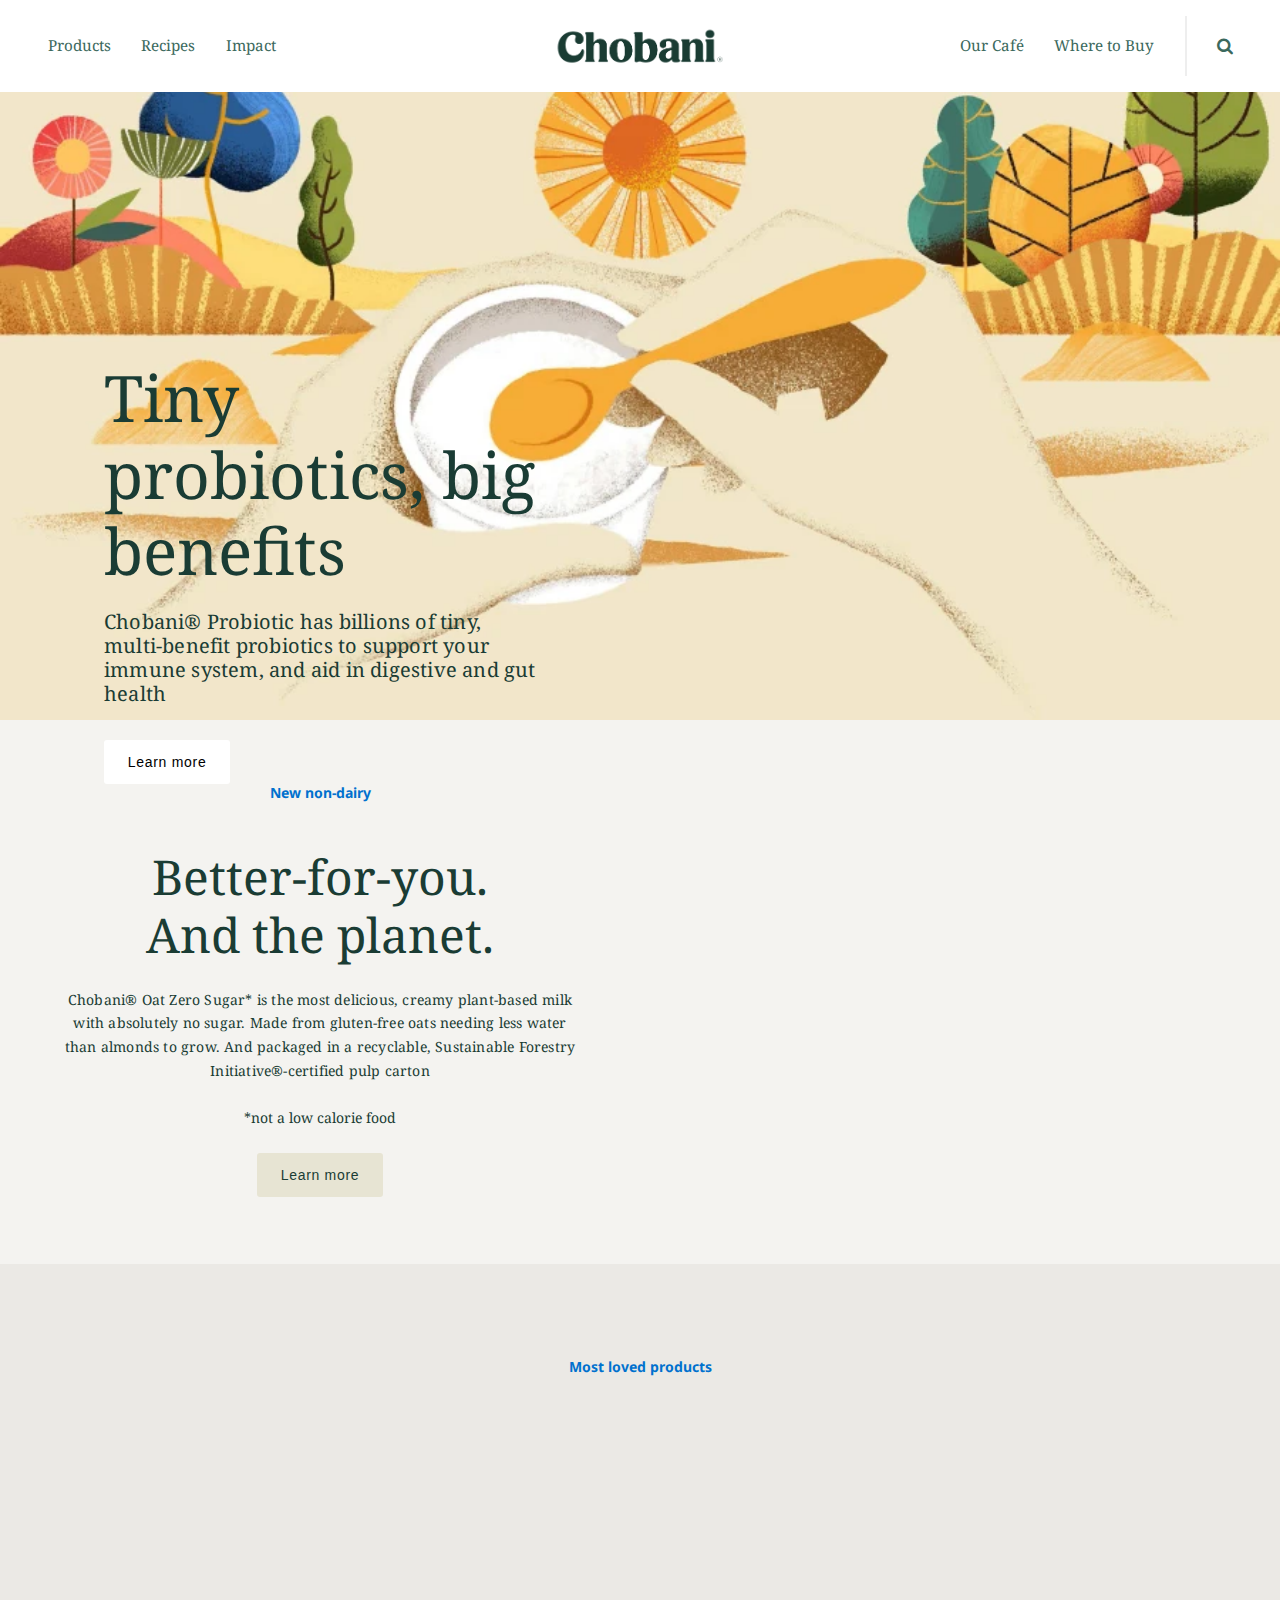
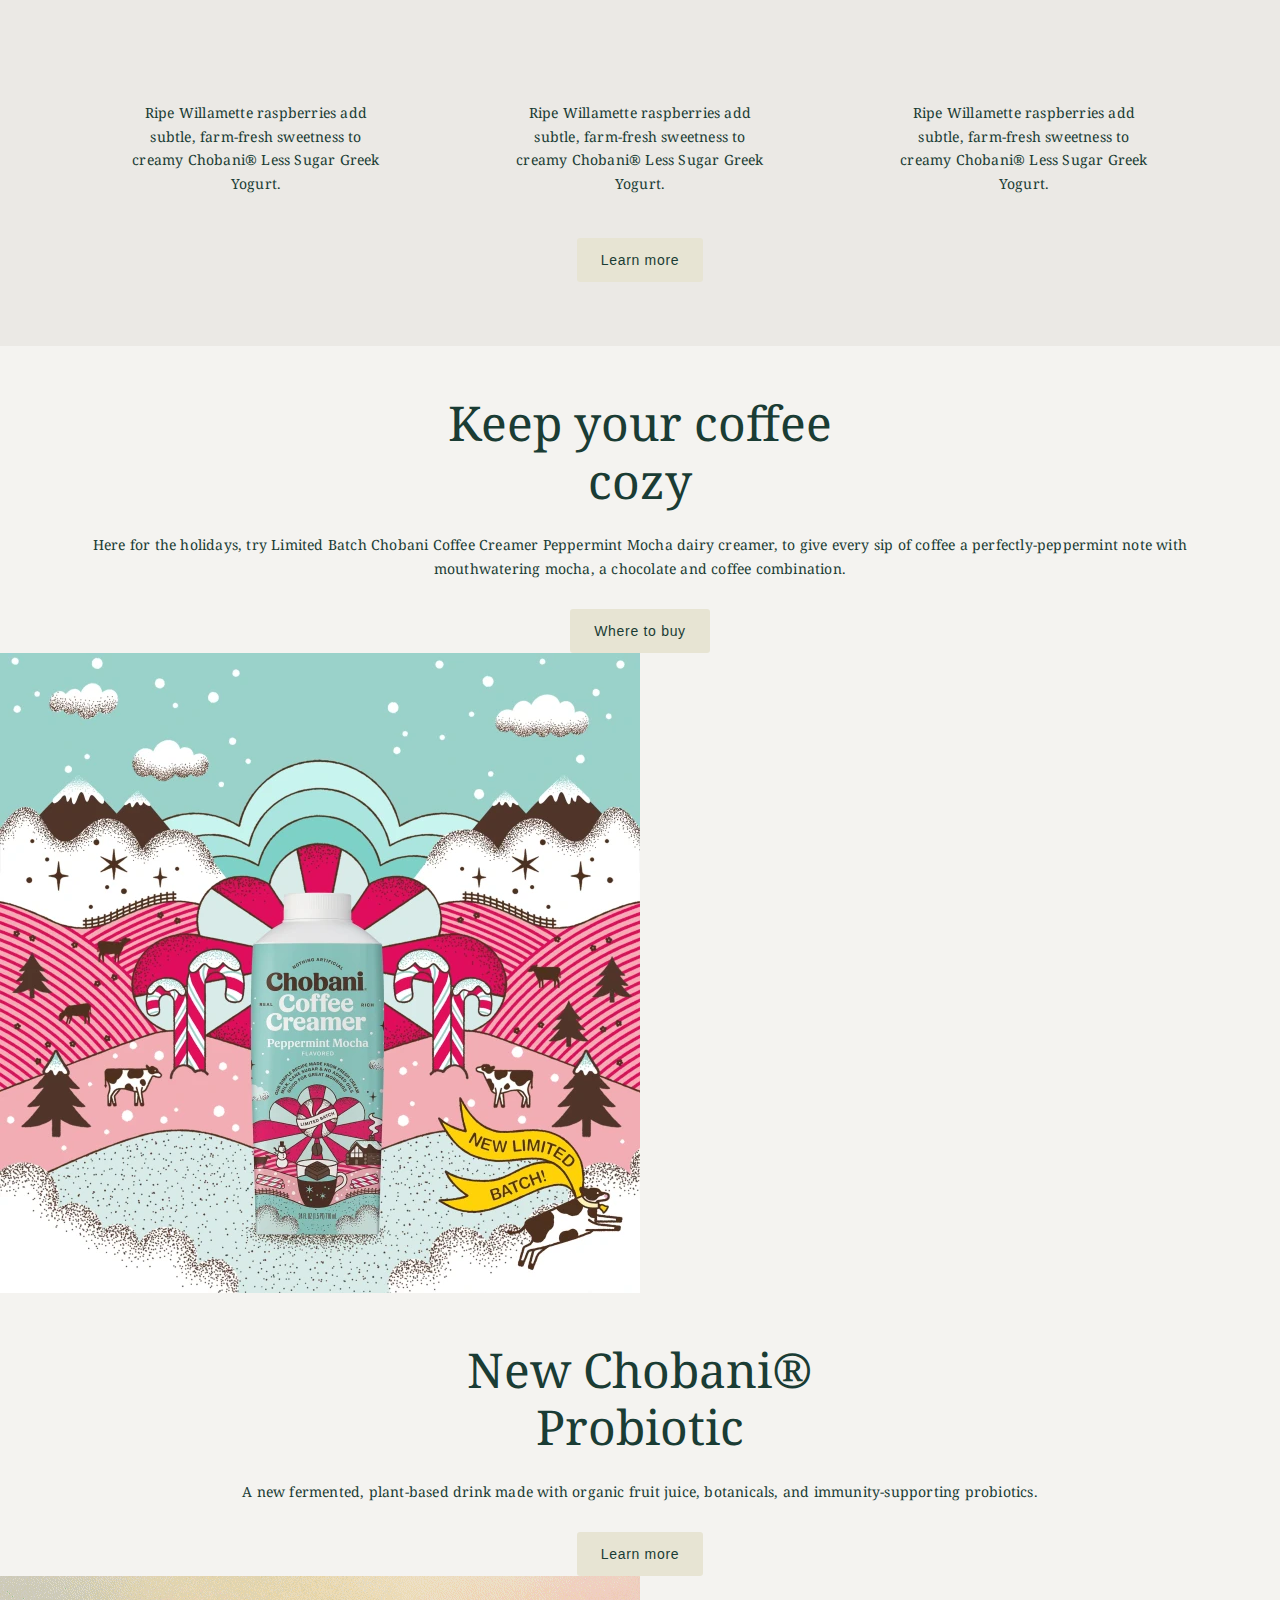
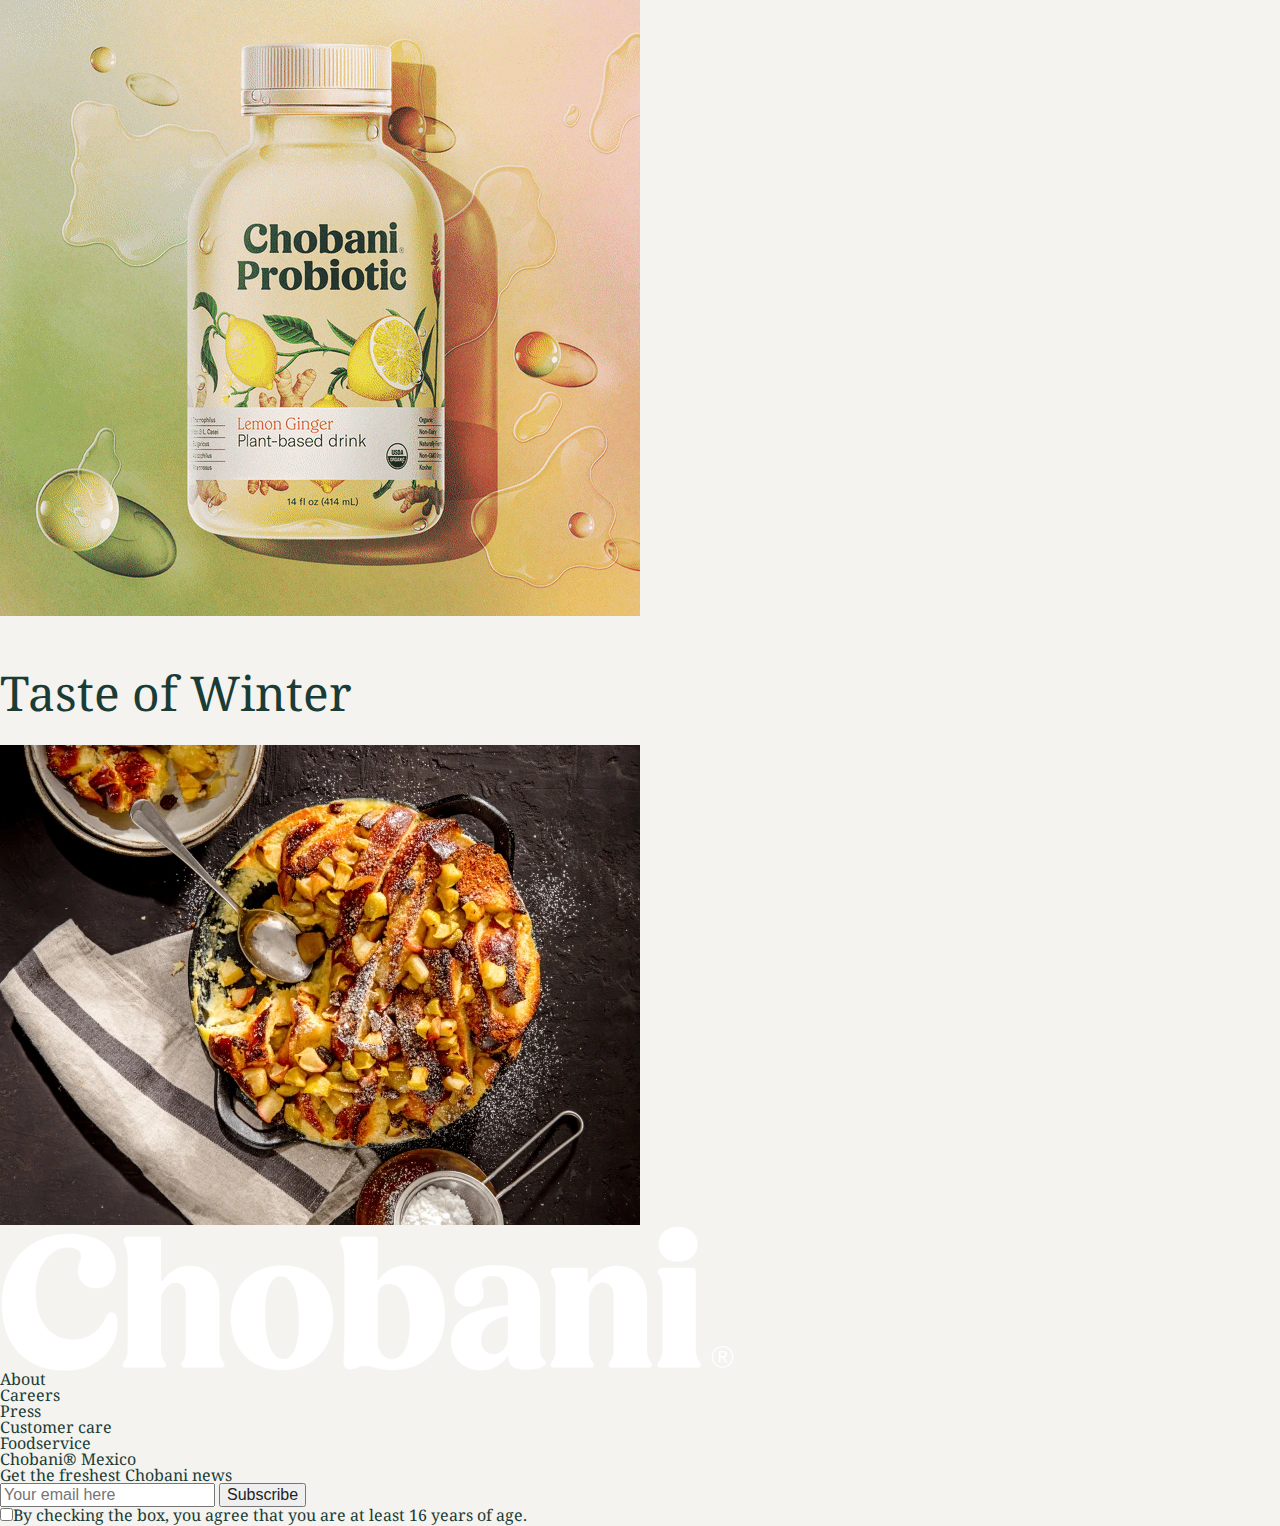
==== commit c7339b93: "search box" ====
--- a/html/index.html
+++ b/html/index.html
@@ -107,16 +107,14 @@
                 </div>
                 <h1><a href="#"><img src="../img/logo.png" alt="chobani"></a></h1>
                 <div class="navi-right">
-                    <div class="navi-right-menu">
-                        <div class="navi navi-cafe">
-                            <a href="#">Our Café</a>
-                        </div>
-                        <div class="navi navi-buy">
-                            <a href="#">Where to Buy</a>
-                        </div>
-                        <div class="line"></div>
-                        <i class="fa fa-search" aria-hidden="true"></i>
-                    </div>
+                    <div class="navi navi-cafe">
+                        <a href="#">Our Café</a>
+                    </div>
+                    <div class="navi navi-buy">
+                        <a href="#">Where to Buy</a>
+                    </div>
+                    <div class="line"></div>
+                    <i class="fa fa-search" aria-hidden="true"></i>
                     <div class="search">
                         <input type="text" name="search" placeholder="What are you looking for?">
                         <i class="fa fa-times" aria-hidden="true"></i>
@@ -130,14 +128,14 @@
     <!-- .main-wrapper -->
     <div class="main-wrapper m-wrapper">
         <div class="main-wrap">
-            <img src="../img/banner3.jpg" alt="banner" class="w-100 h-100">
+            <div class="banner"><img src="../img/banner3.jpg" class="w-100"></div>
             <div class="title-wrap">
                 <h2 class="title wow fadeIn">Tiny probiotics, big benefits</h2>
                 <p class="content wow fadeIn" data-wow-delay="0.2s">Chobani® Probiotic has billions of tiny, multi-benefit probiotics to support your immune system, and aid in digestive and gut health</p>
                 <button type="button" class="wow fadeIn" data-wow-delay="0.3s">Learn more</button>
             </div>
         </div>
-        <img src="../img/banner3.jpg" alt="banner" class="w-100">
+        <!-- <img src="../img/banner3.jpg" alt="banner" class="w-100"> -->
     </div>
     <!-- .main-wrapper // -->
 
--- a/css/index.css
+++ b/css/index.css
@@ -28,19 +28,19 @@
 
 
  /* ********.header-wrapper******* */
- .navi-wrapper {background-color: #fff; position: fixed; padding: 1em 3em; width: 100%; z-index: 5;}
+ .navi-wrapper {background-color: #fff; position: fixed; padding: 1em 3em; width: 100%; z-index: 5; overflow: hidden;}
  .navi-wrap {display: flex; align-items: center; justify-content: space-between; color: #3b695d; font-size: 0.95em;}
  .navi-wrap .navi-left {display: flex; align-items: center;}
- .navi-wrap h1 img {width: 165px;}
- .navi-wrap .navi-right {display: flex; max-width: 272px; overflow: hidden;}
- .navi-wrap .navi-right-menu {display: flex; align-items: center; flex: 100% 0 0;}
- .navi-wrap .navi-right-menu .line{width: 2px; height: 60px; background-color: #eee; margin-right: 2em;}
+ .navi-wrap h1 img {width: 165px; position: absolute; top: 50%; left: 50%; transform: translate(-50%, -50%);}
+ .navi-wrap .navi-right {display: flex; align-items: center; transform: translate(300px); transition: all 0.5s;}
+ .navi-wrap .navi-right.active {transform: translate(0);}
+ .navi-wrap .line{width: 2px; height: 60px; background-color: #eee; margin-right: 2em;}
  .navi-wrap .navi-right i {cursor: pointer; font-size: 1.125em;}
  .navi-wrap .navi {position: relative;}
  .navi-wrap .navi > a {margin-right: 2em; transition: all .2s;}
  .navi-wrap .navi:hover > a{color: #ff5e30;}
 
- .navi-right .search {/* transform: translateX(110%); */ opacity: 0;}
+ .navi-right .search {opacity: 0;}
  .navi-right .search input {margin-right: 2em; border: 1px solid #ccc; padding: 1em 1.5em;}
  .navi-right .search i {font-size: 1.5em; font-weight: lighter;}
 
@@ -56,16 +56,17 @@
 
  /* ********.main-wrapper******* */
  .main-wrapper {position: relative;}
- .main-wrapper > img {position: absolute; top: 0; left: 0; opacity: 0;}
+ /* .main-wrapper > img {position: absolute; top: 0; left: 0; opacity: 0;} */
  .main-wrap {position: relative; z-index: 3;}
- .main-wrap .title-wrap {position: absolute; top: 50%; transform:translateY(-40%); padding: 0 6.5em; width: 50%;}
+ .main-wrap .banner {width: 100%; background-image: url(../img/banner3.jpg); background-repeat: no-repeat; background-size: cover; background-position: center;}
+ .main-wrap .title-wrap {position: absolute; top: 50%; transform:translateY(); padding: 0 6.5em; width: 50%;}
  .main-wrap .title-wrap .title {font-size: 4em; line-height: 1.2;}
  .main-wrap .title-wrap .content {font-size: 1.25em; line-height: 1.2; margin: 1em 0 1.7em;}
  .main-wrap .title-wrap button {background-color: #fff; color: #000; margin-top: 0;}
  .main-wrap .title-wrap button:hover {background-color: rgba(255,255,255,0.85);}
  
  /* ********.new-wrapper******* */
- .new-wrap {margin: 6em 0; display: flex; align-items: center;}
+ .new-wrap {margin: 4em 0; display: flex; align-items: center;}
  .new-wrap .img-wrap {flex: 50% 0 0; padding: 0 7em; box-sizing: border-box;}
  .text-wrap p.content-1 {margin-top: 2em; font-size: 0.875em;}
  
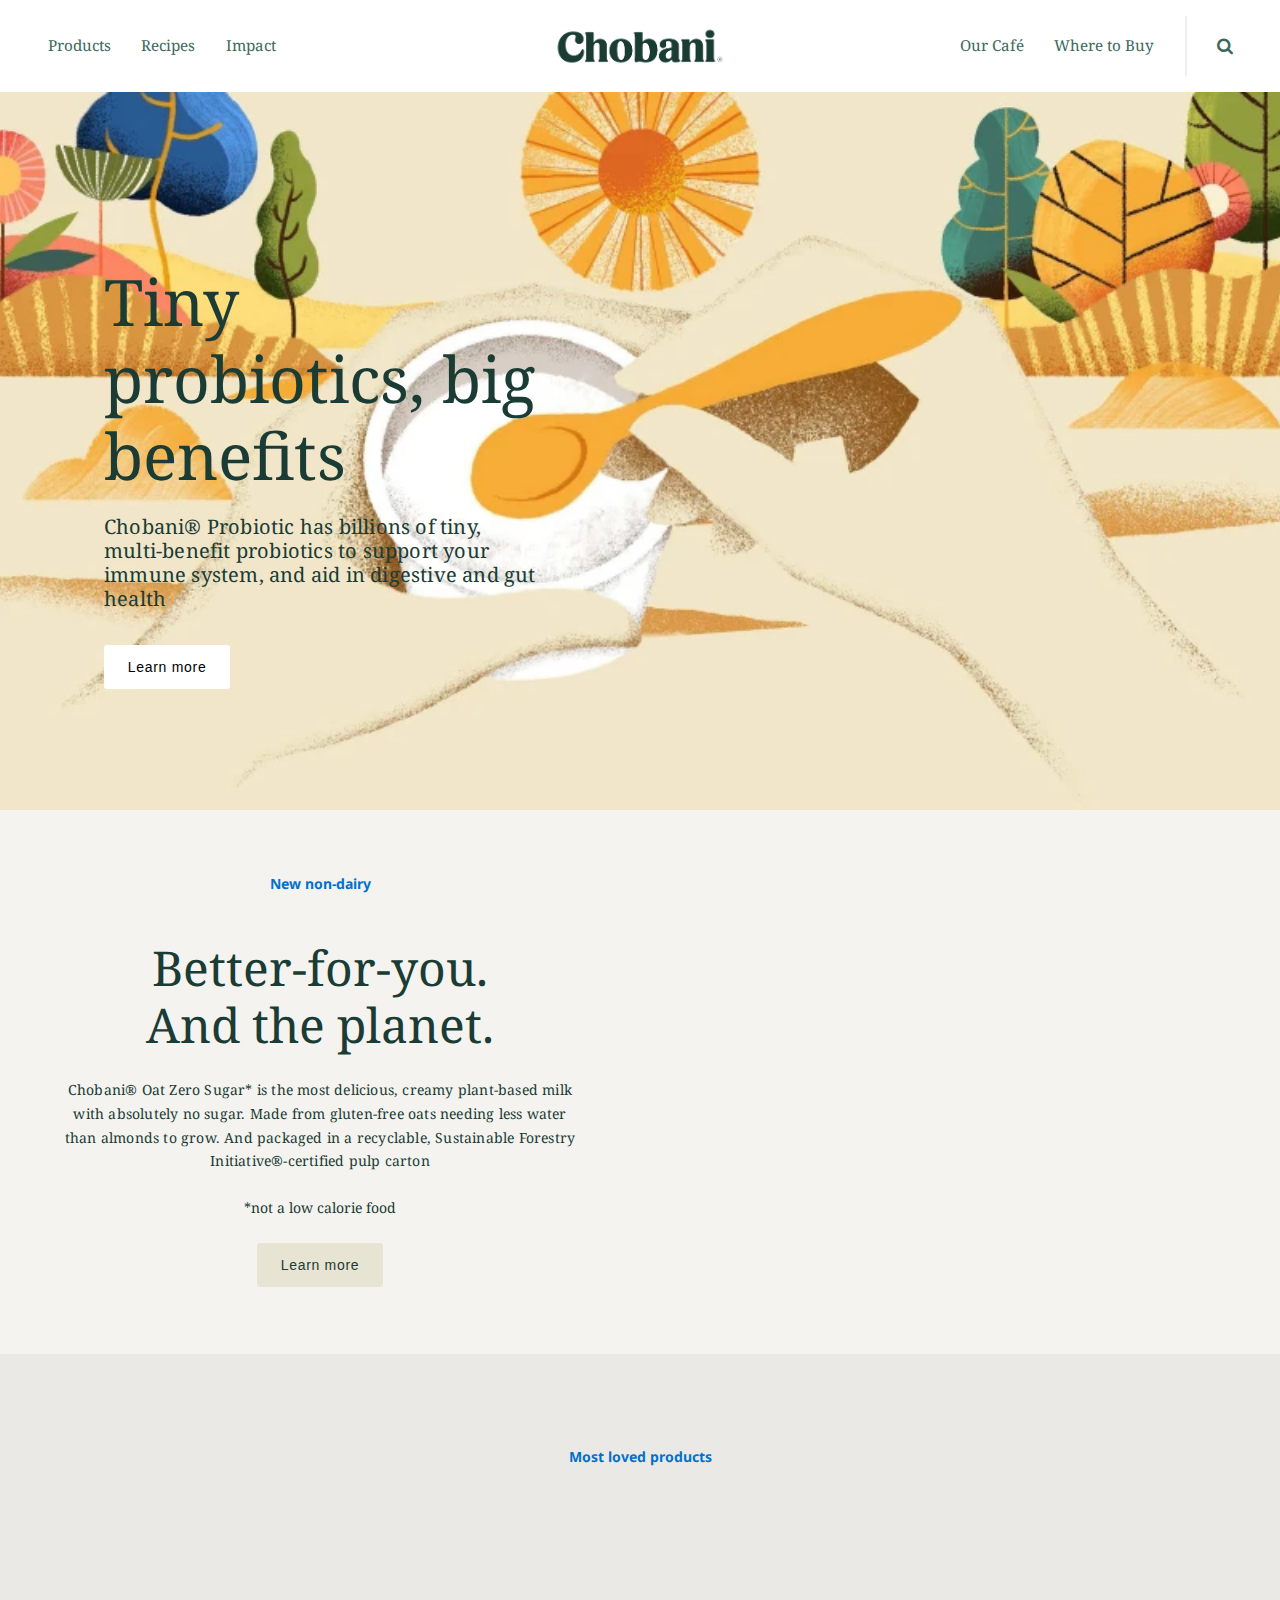
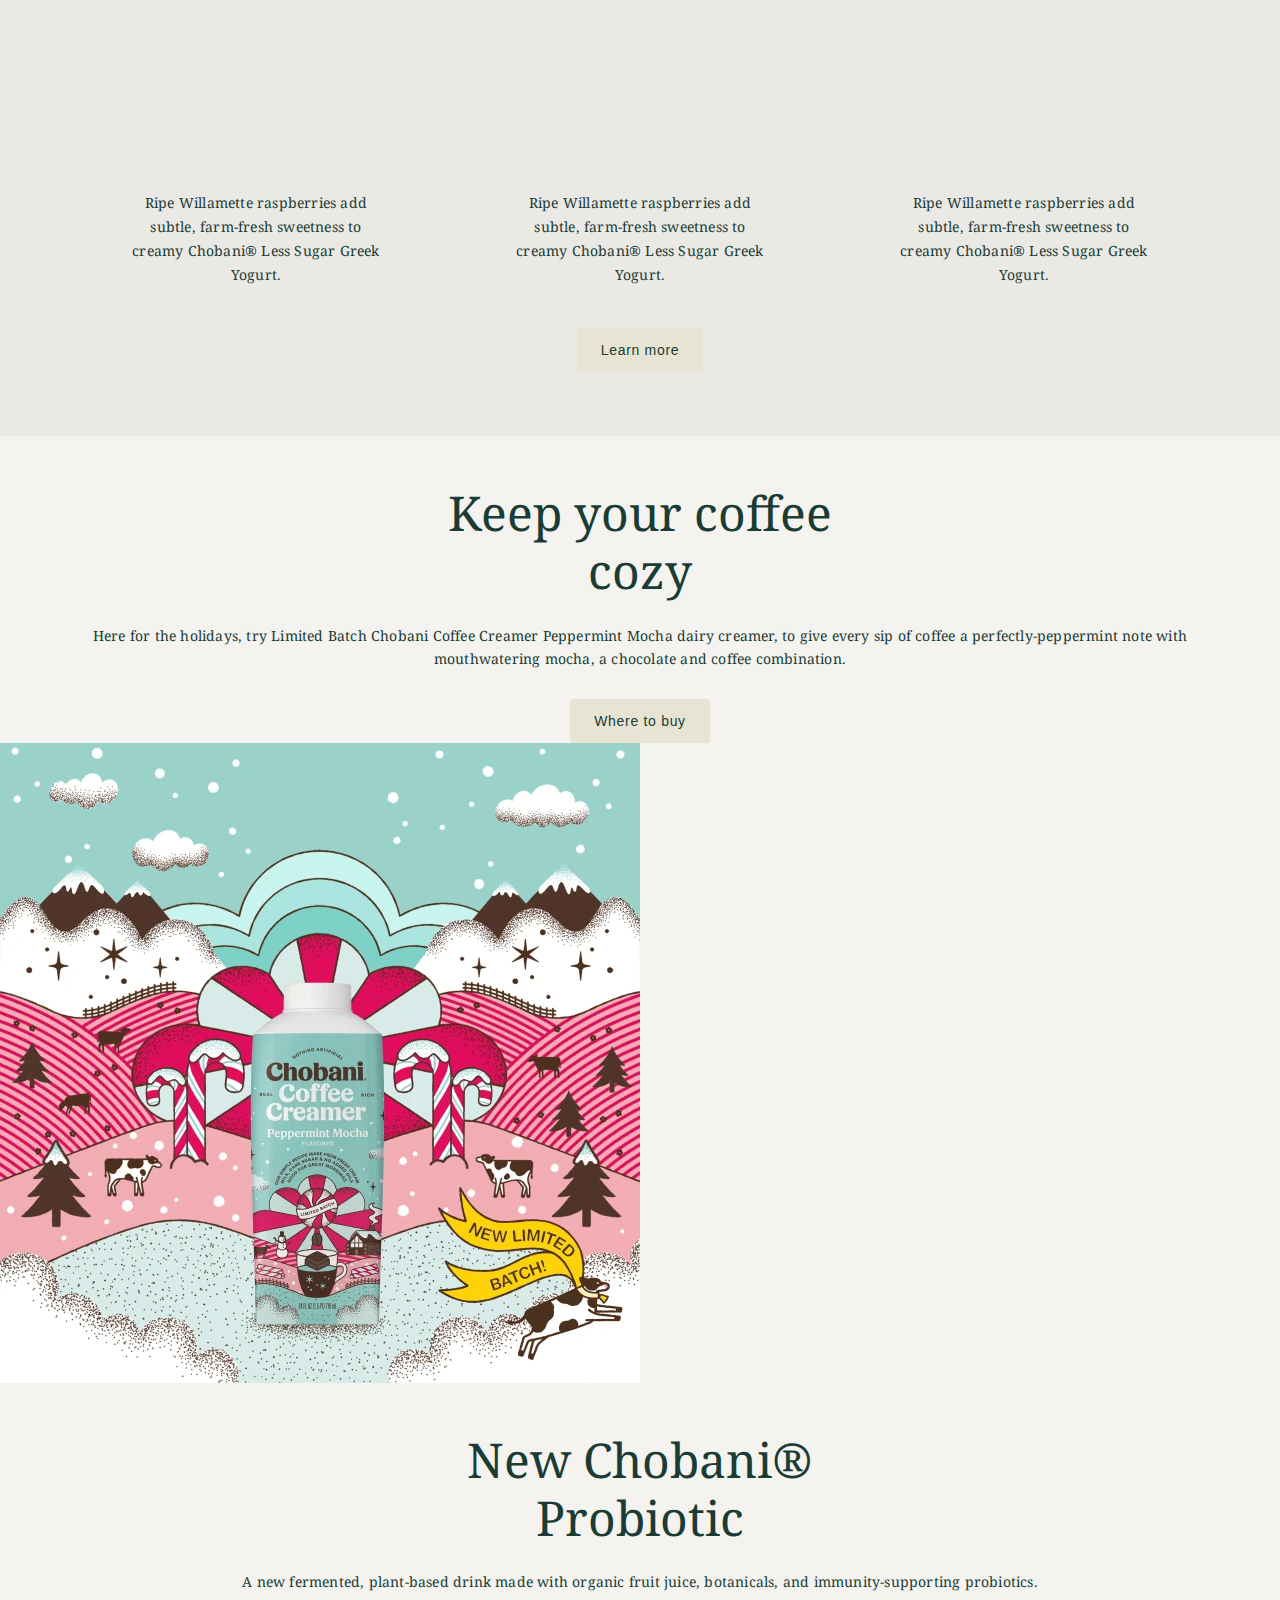
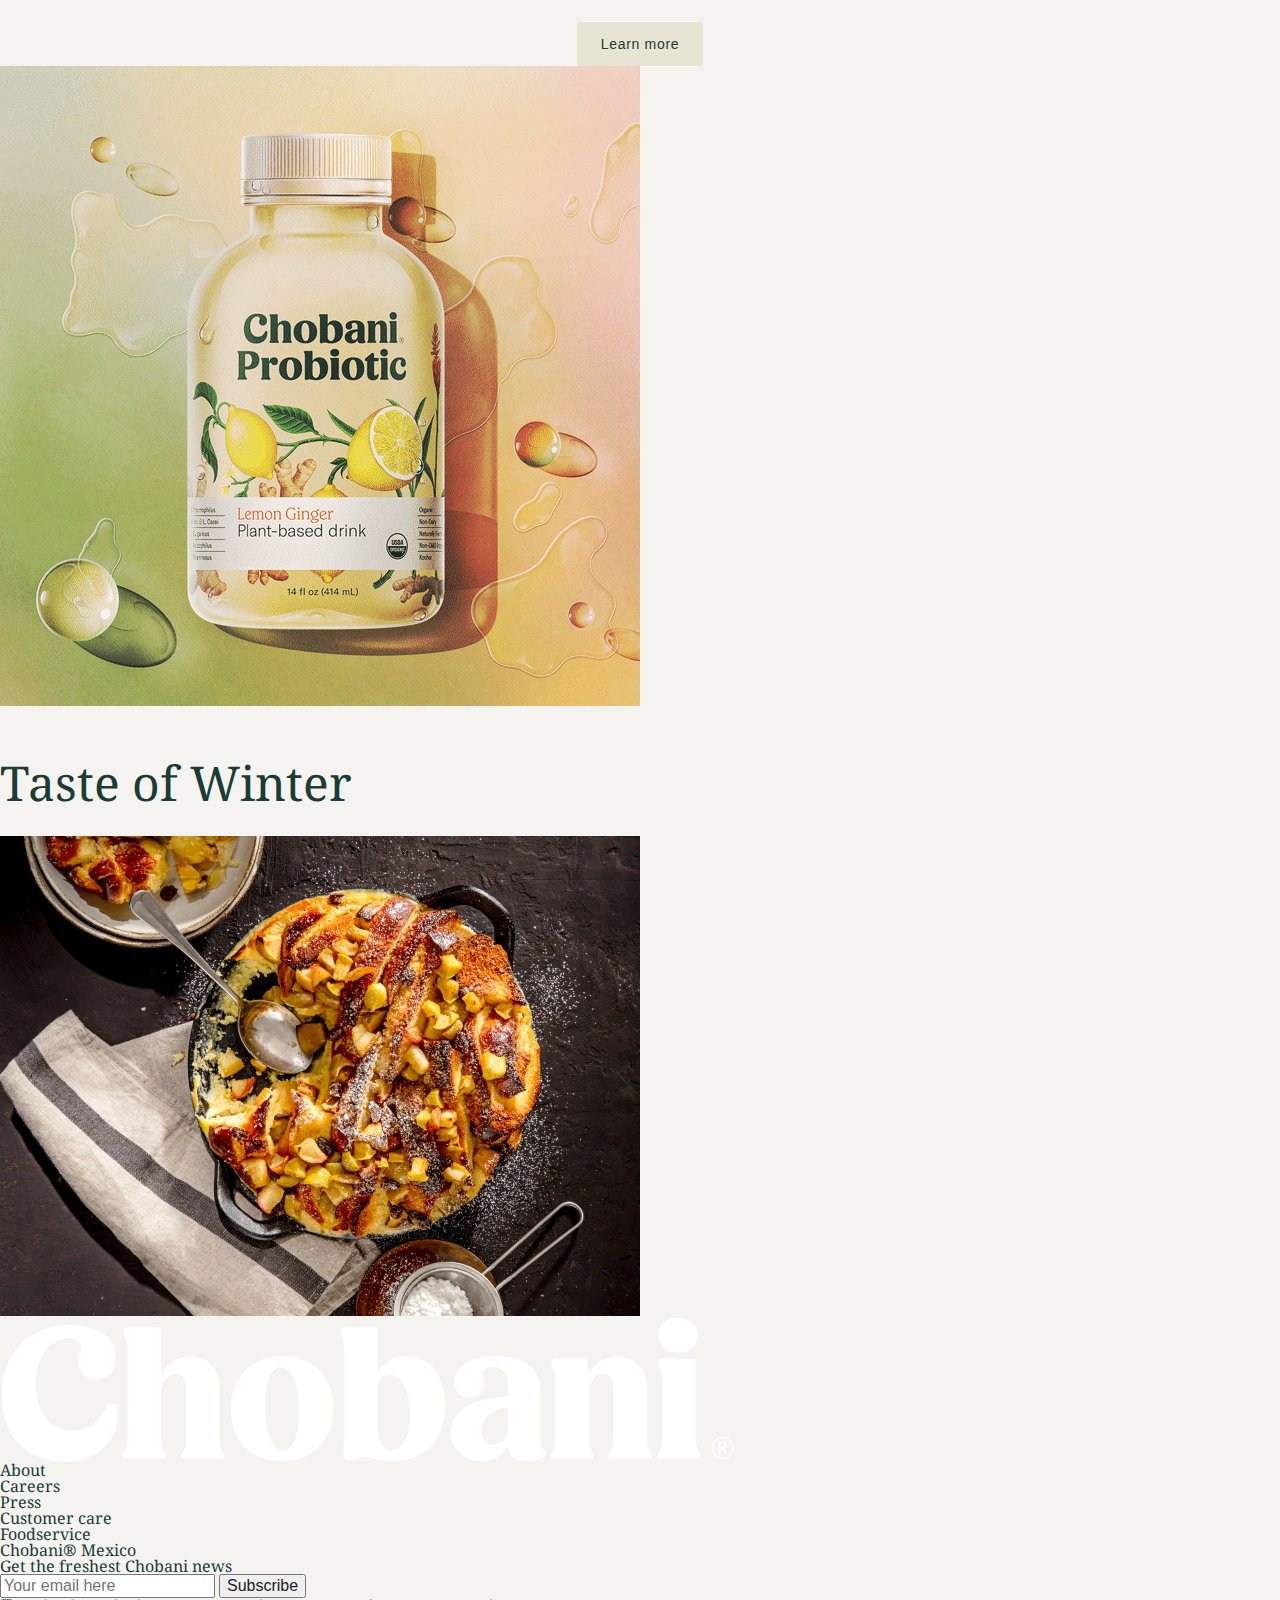
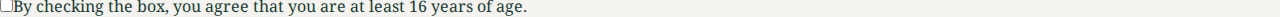
==== commit da14ab8a: "..." ====
--- a/html/index.html
+++ b/html/index.html
@@ -128,14 +128,13 @@
     <!-- .main-wrapper -->
     <div class="main-wrapper m-wrapper">
         <div class="main-wrap">
-            <div class="banner"><img src="../img/banner3.jpg" class="w-100"></div>
+            <div class="banner"></div>
             <div class="title-wrap">
                 <h2 class="title wow fadeIn">Tiny probiotics, big benefits</h2>
                 <p class="content wow fadeIn" data-wow-delay="0.2s">Chobani® Probiotic has billions of tiny, multi-benefit probiotics to support your immune system, and aid in digestive and gut health</p>
                 <button type="button" class="wow fadeIn" data-wow-delay="0.3s">Learn more</button>
             </div>
         </div>
-        <!-- <img src="../img/banner3.jpg" alt="banner" class="w-100"> -->
     </div>
     <!-- .main-wrapper // -->
 
--- a/css/index.css
+++ b/css/index.css
@@ -28,7 +28,7 @@
 
 
  /* ********.header-wrapper******* */
- .navi-wrapper {background-color: #fff; position: fixed; padding: 1em 3em; width: 100%; z-index: 5; overflow: hidden;}
+ .navi-wrapper {background-color: #fff; position: fixed; padding: 1em 3em; width: 100%; z-index: 9; overflow: hidden;}
  .navi-wrap {display: flex; align-items: center; justify-content: space-between; color: #3b695d; font-size: 0.95em;}
  .navi-wrap .navi-left {display: flex; align-items: center;}
  .navi-wrap h1 img {width: 165px; position: absolute; top: 50%; left: 50%; transform: translate(-50%, -50%);}
@@ -56,14 +56,12 @@
 
  /* ********.main-wrapper******* */
  .main-wrapper {position: relative;}
- /* .main-wrapper > img {position: absolute; top: 0; left: 0; opacity: 0;} */
- .main-wrap {position: relative; z-index: 3;}
- .main-wrap .banner {width: 100%; background-image: url(../img/banner3.jpg); background-repeat: no-repeat; background-size: cover; background-position: center;}
- .main-wrap .title-wrap {position: absolute; top: 50%; transform:translateY(); padding: 0 6.5em; width: 50%;}
+ .main-wrap .banner {width: 100%; height: 810px; background-image: url(../img/banner3.jpg); background-repeat: no-repeat; background-size: cover; background-position: center;}
+ .main-wrap .title-wrap {position: absolute; bottom: 15%; padding: 0 6.5em; width: 50%;}
  .main-wrap .title-wrap .title {font-size: 4em; line-height: 1.2;}
  .main-wrap .title-wrap .content {font-size: 1.25em; line-height: 1.2; margin: 1em 0 1.7em;}
- .main-wrap .title-wrap button {background-color: #fff; color: #000; margin-top: 0;}
- .main-wrap .title-wrap button:hover {background-color: rgba(255,255,255,0.85);}
+ .main-wrap .title-wrap button {background-color: #fff; color: #000; margin-top: 0; transition: all 0.3s;}
+ .main-wrap .title-wrap button:hover {background-color: rgba(255,255,255,0.8);}
  
  /* ********.new-wrapper******* */
  .new-wrap {margin: 4em 0; display: flex; align-items: center;}
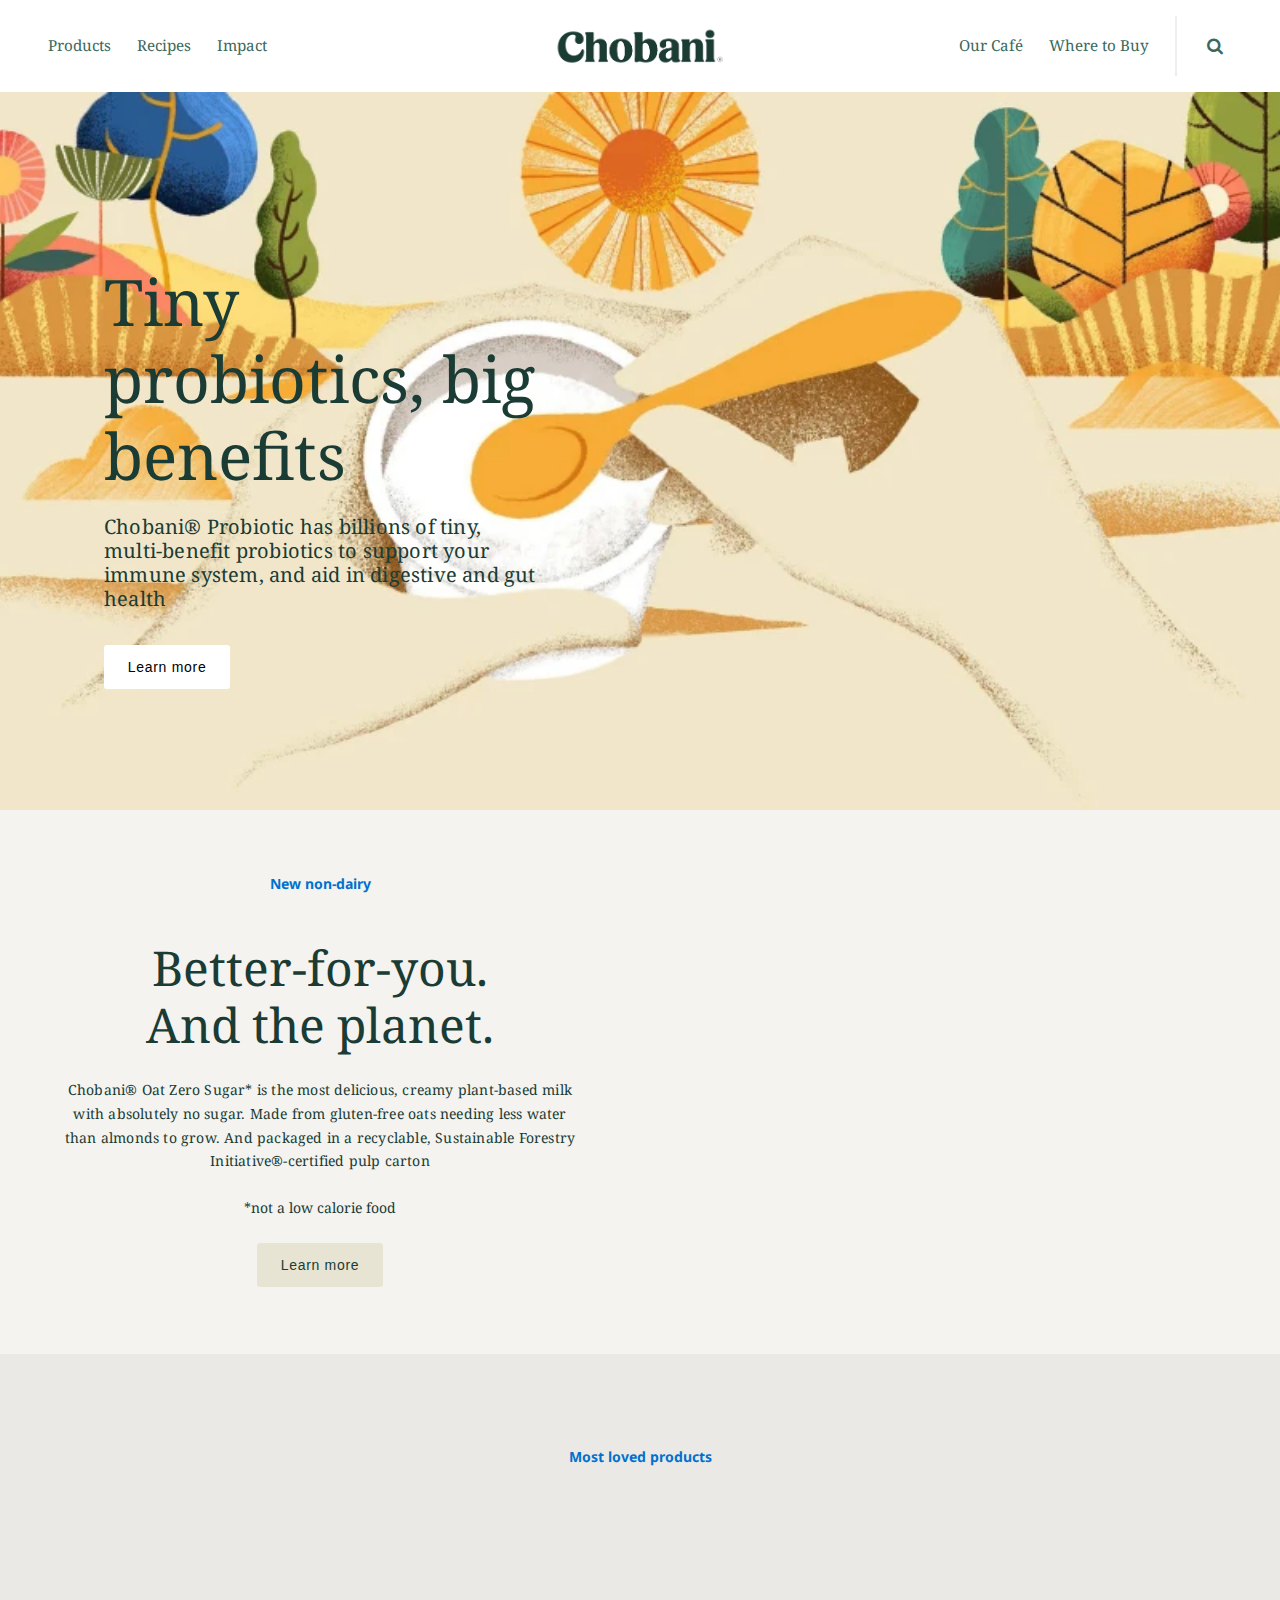
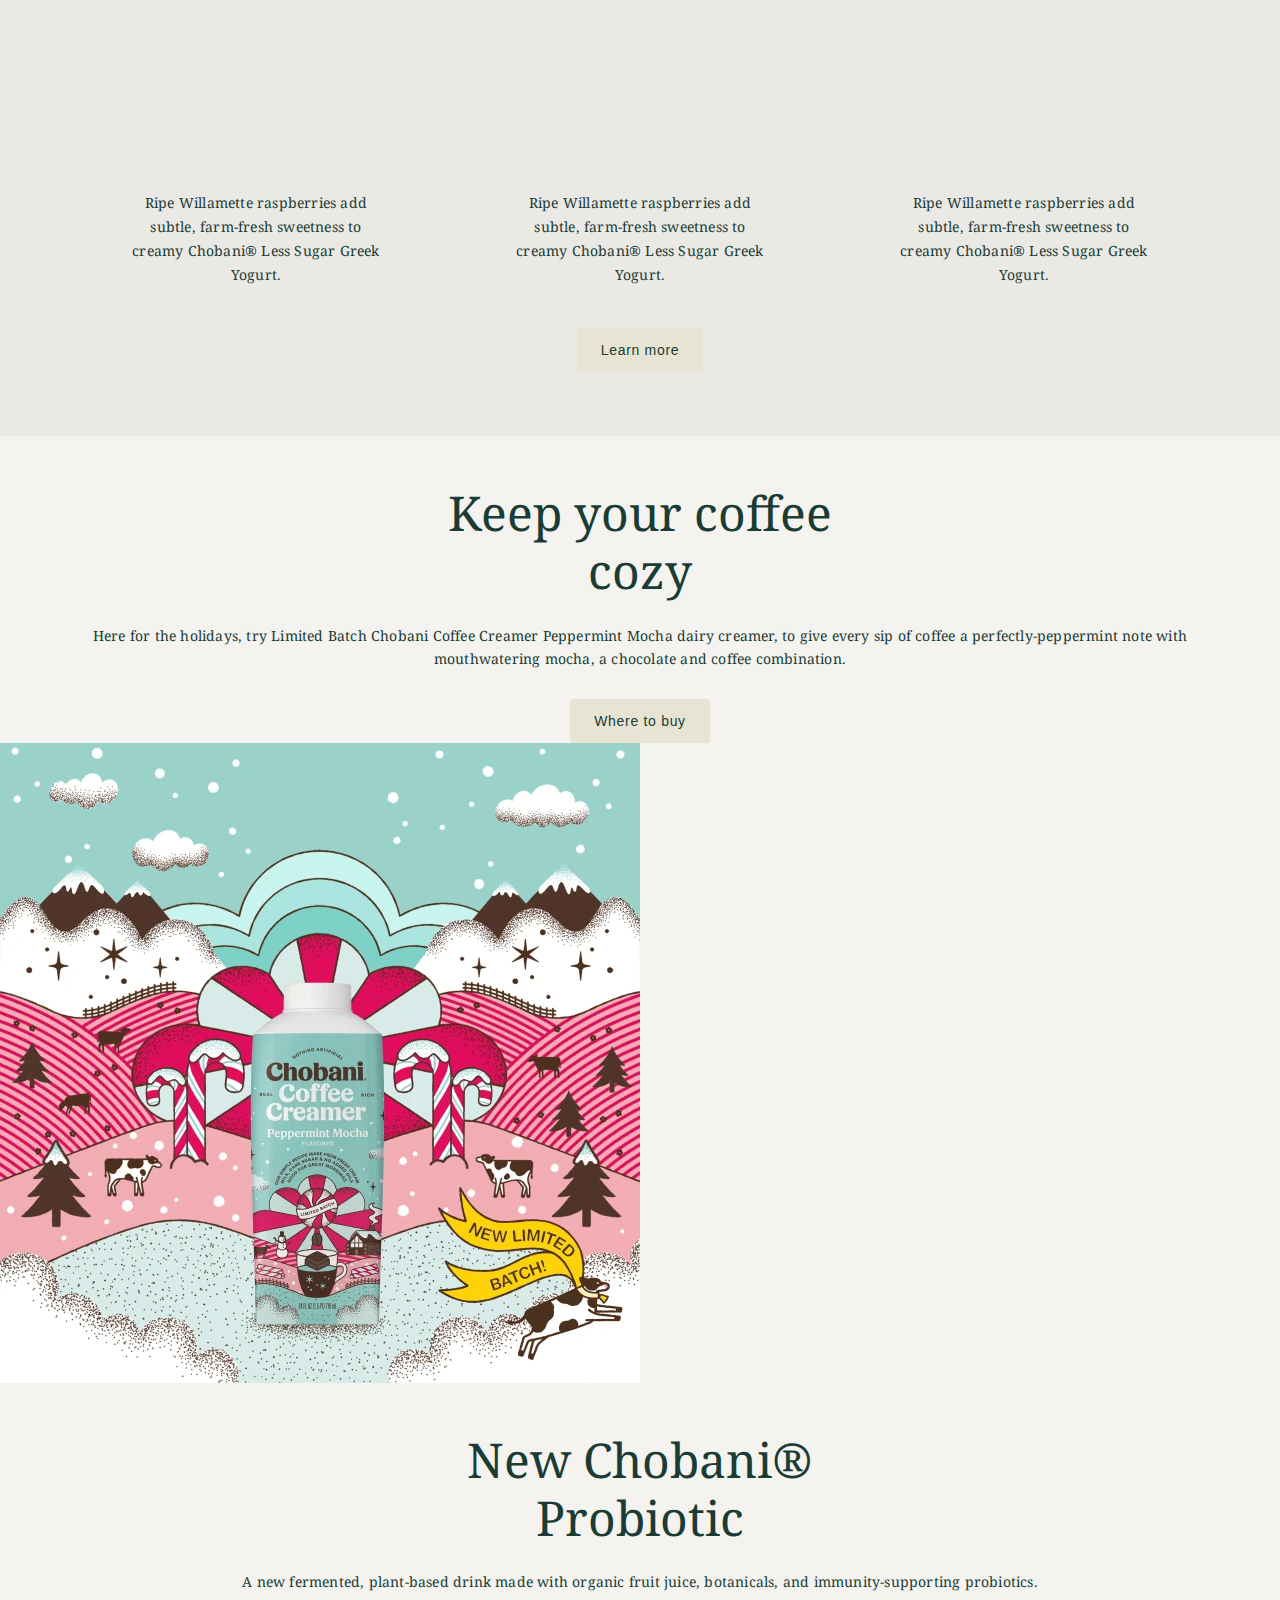
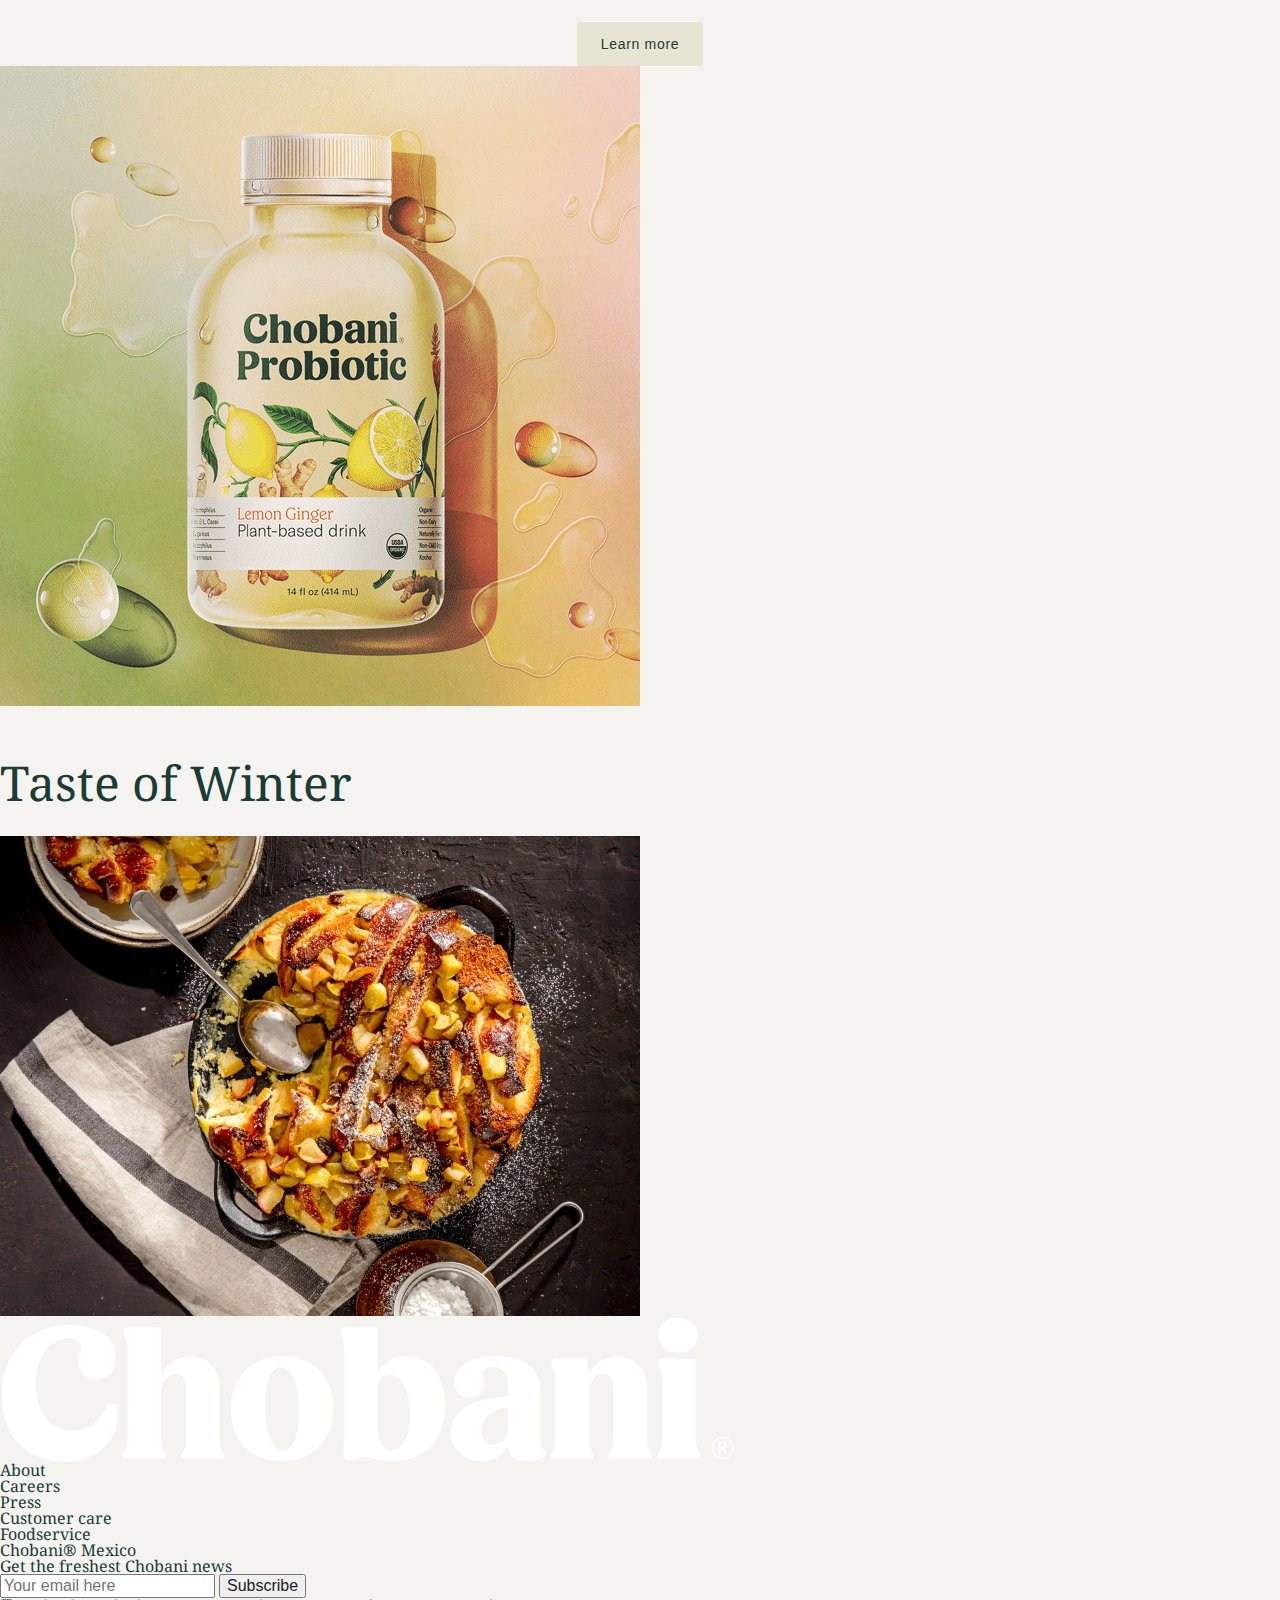
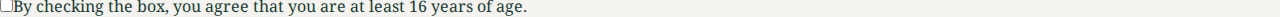
==== commit f84a2914: "navi overflow 해결" ====
--- a/html/index.html
+++ b/html/index.html
@@ -107,17 +107,19 @@
                 </div>
                 <h1><a href="#"><img src="../img/logo.png" alt="chobani"></a></h1>
                 <div class="navi-right">
-                    <div class="navi navi-cafe">
-                        <a href="#">Our Café</a>
-                    </div>
-                    <div class="navi navi-buy">
-                        <a href="#">Where to Buy</a>
-                    </div>
-                    <div class="line"></div>
-                    <i class="fa fa-search" aria-hidden="true"></i>
-                    <div class="search">
-                        <input type="text" name="search" placeholder="What are you looking for?">
-                        <i class="fa fa-times" aria-hidden="true"></i>
+                    <div class="navi-right-cont">
+                        <div class="navi navi-cafe">
+                            <a href="#">Our Café</a>
+                        </div>
+                        <div class="navi navi-buy">
+                            <a href="#">Where to Buy</a>
+                        </div>
+                        <div class="line"></div>
+                        <i class="fa fa-search" aria-hidden="true"></i>
+                        <div class="search">
+                            <input type="text" name="search" placeholder="What are you looking for?">
+                            <i class="fa fa-times" aria-hidden="true"></i>
+                        </div>
                     </div>
                 </div>
             </div>
--- a/css/index.css
+++ b/css/index.css
@@ -28,23 +28,24 @@
 
 
  /* ********.header-wrapper******* */
- .navi-wrapper {background-color: #fff; position: fixed; padding: 1em 3em; width: 100%; z-index: 9; overflow: hidden;}
+ .navi-wrapper {background-color: #fff; position: fixed; padding: 1em 3em; width: 100%; z-index: 9;}
  .navi-wrap {display: flex; align-items: center; justify-content: space-between; color: #3b695d; font-size: 0.95em;}
  .navi-wrap .navi-left {display: flex; align-items: center;}
  .navi-wrap h1 img {width: 165px; position: absolute; top: 50%; left: 50%; transform: translate(-50%, -50%);}
- .navi-wrap .navi-right {display: flex; align-items: center; transform: translate(300px); transition: all 0.5s;}
- .navi-wrap .navi-right.active {transform: translate(0);}
+ .navi-wrap .navi-right {overflow: hidden;}
+ .navi-wrap .navi-right-cont {display: flex; align-items: center; transform: translate(290px); transition: all 0.5s;}
+ .navi-wrap .navi-right-cont.active {transform: translate(0);}
  .navi-wrap .line{width: 2px; height: 60px; background-color: #eee; margin-right: 2em;}
  .navi-wrap .navi-right i {cursor: pointer; font-size: 1.125em;}
  .navi-wrap .navi {position: relative;}
- .navi-wrap .navi > a {margin-right: 2em; transition: all .2s;}
+ .navi-wrap .navi > a {margin-right: 1.7em; transition: all .2s;}
  .navi-wrap .navi:hover > a{color: #ff5e30;}
 
  .navi-right .search {opacity: 0;}
  .navi-right .search input {margin-right: 2em; border: 1px solid #ccc; padding: 1em 1.5em;}
  .navi-right .search i {font-size: 1.5em; font-weight: lighter;}
 
- .sub-navi {background-color: #fff; width: 225px; position: absolute; top: 30px; left: -20px; padding: 1.5em; box-shadow: 0 -1px 2px rgba(199, 199, 199, 0.7); display: none;}
+ .sub-navi {background-color: #fff; width: 225px; position: absolute; top: 30px; left: -20px; padding: 1.5em; box-shadow: 0 -1px 2px rgba(199, 199, 199, 0.7); display: none; z-index: 10;}
  .sub-navi ul.featured {border-bottom: 1px solid #eee; padding-bottom: 2.5em; margin-bottom: 2em;}
  .sub-navi .title {color: #579385; padding-bottom: 1em;}
  .sub-navi li {display: flex; justify-content: space-between; align-items: center;}
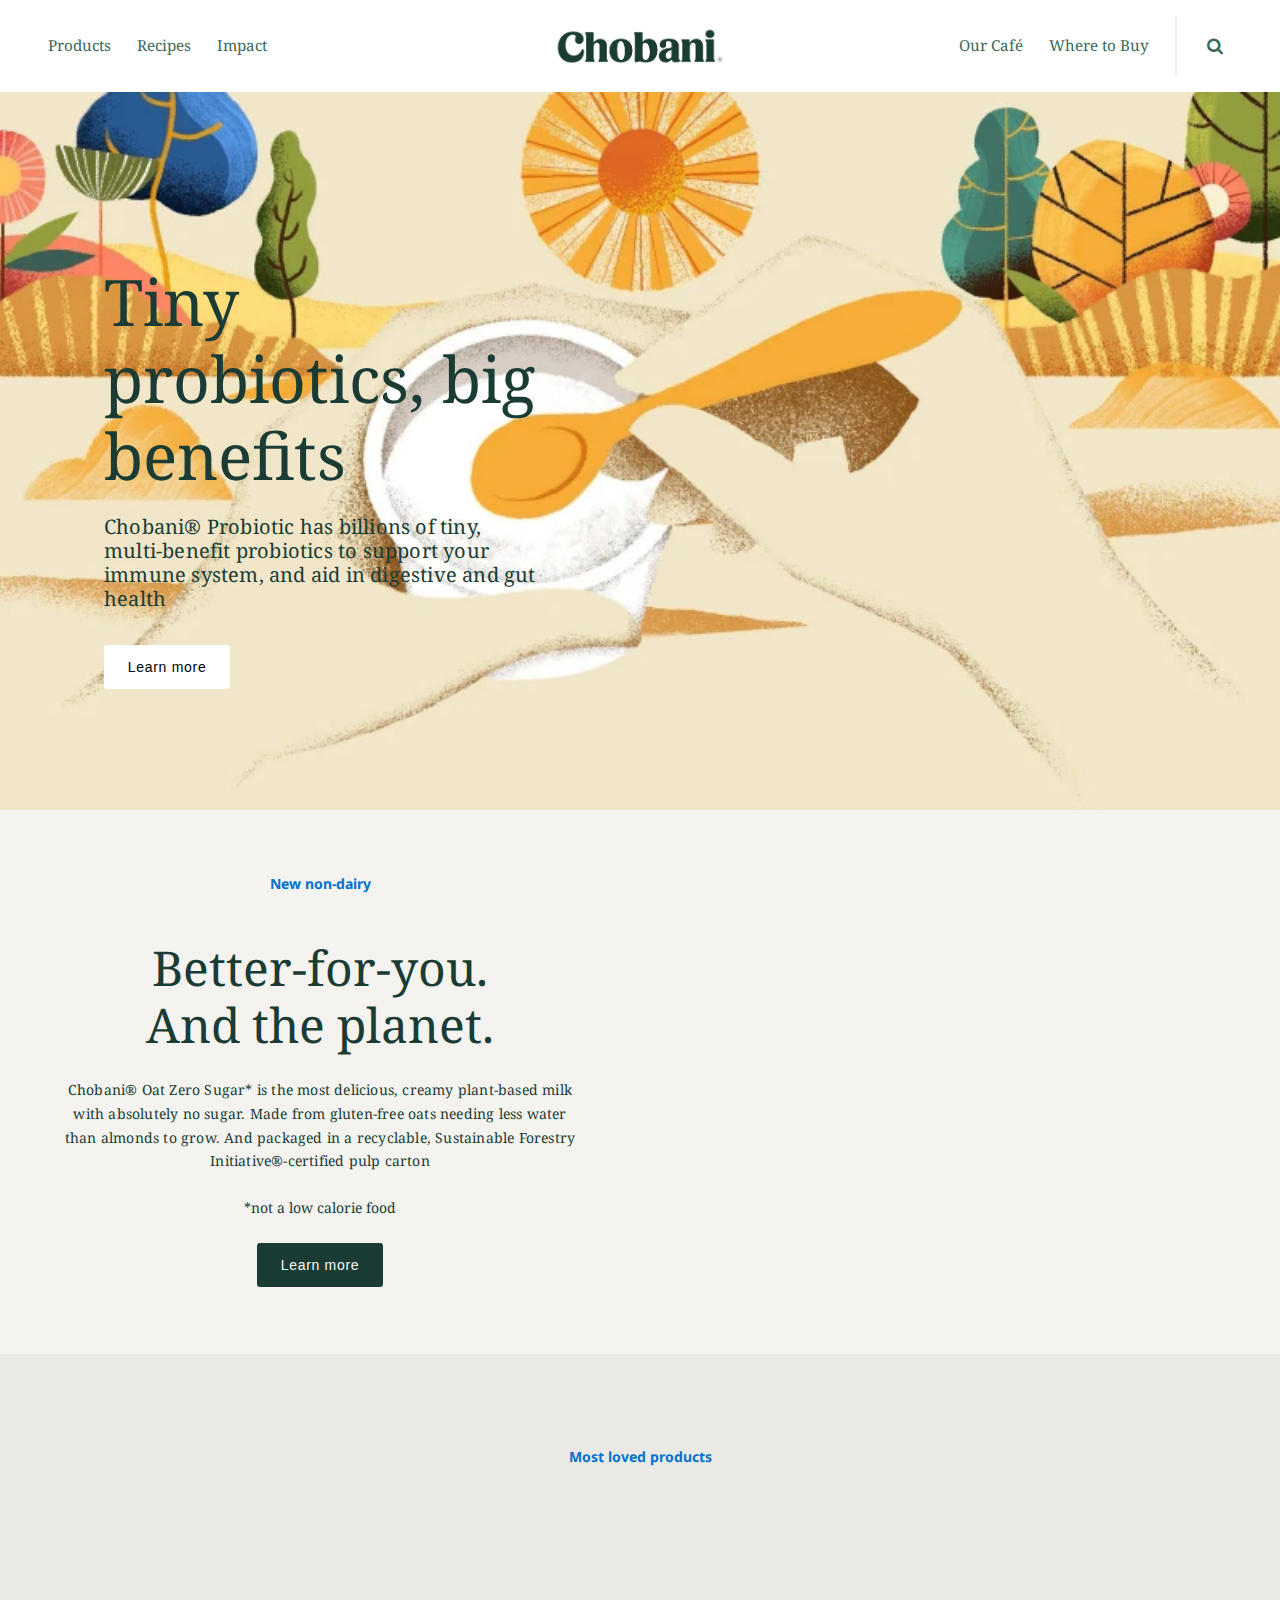
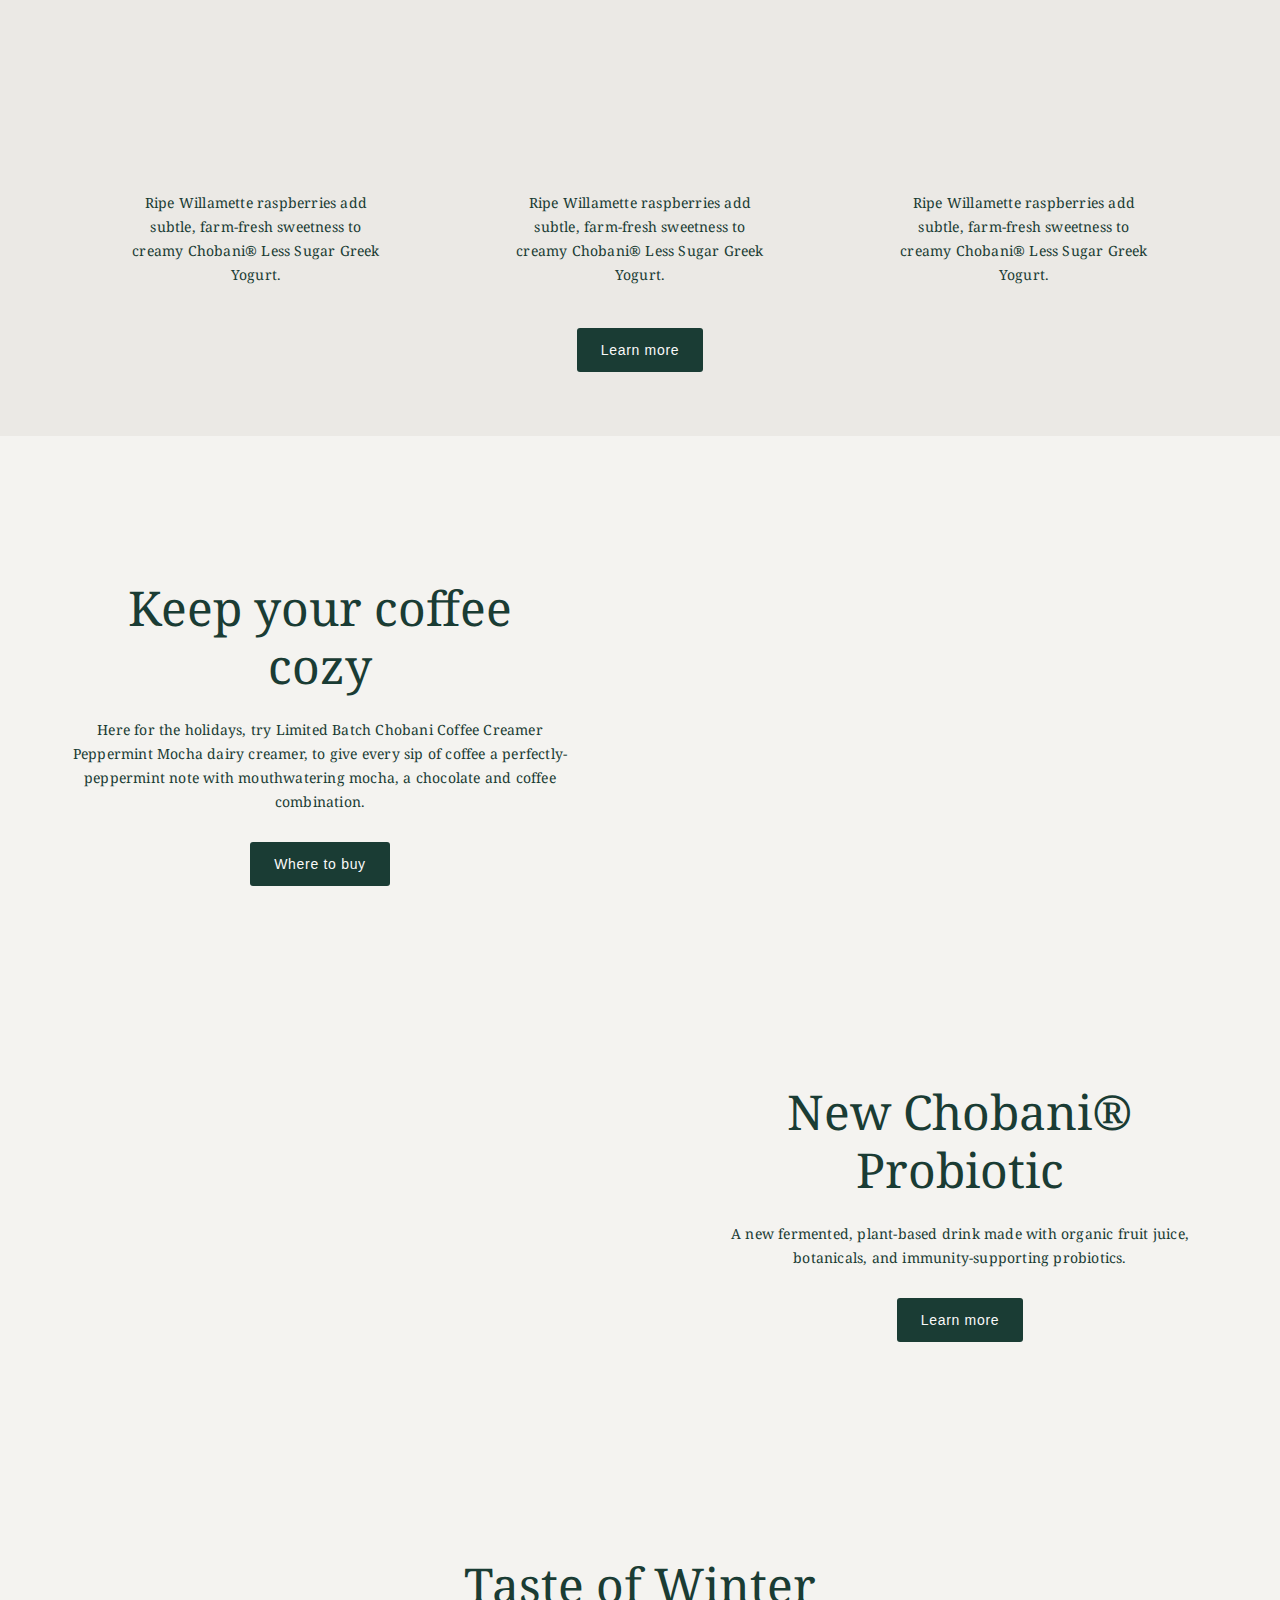
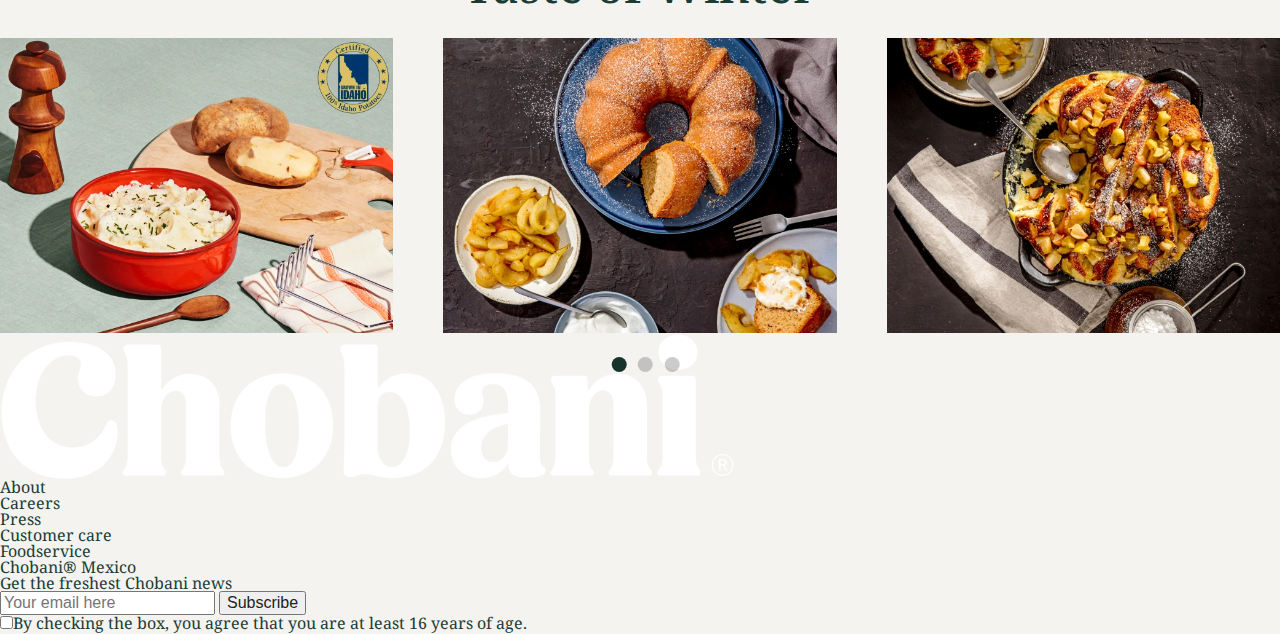
==== commit ce9c6bc4: "slide transform50%안먹음, 3개이상, 넘어가면 hover안됨" ====
--- a/html/index.html
+++ b/html/index.html
@@ -187,7 +187,7 @@
                 <button type="button">Where to buy</button>
             </div>
             <div class="img-wrap">
-                <img src="../img/cozy.jpg" alt="prd">
+                <img src="../img/cozy.jpg" alt="prd" class="w-100 wow fadeInUp" data-wow-duration="1.5s">
             </div>
         </div>
         <div class="prd-wrap">
@@ -197,27 +197,32 @@
                 <button type="button">Learn more</button>
             </div>
             <div class="img-wrap">
-                <img src="../img/probiotic.gif" alt="prd">
+                <img src="../img/probiotic.gif" alt="prd" class="w-100 wow fadeInUp" data-wow-duration="1.5s">
             </div>
         </div>
     </section>
     <!-- .products-wrapper // -->
 
     <!-- .slide-wrapper -->
-    <section class="slide-wrapper wrapper">
+    <section class="slide-wrapper">
         <h3 class="title">Taste of Winter</h3>
         <div class="swiper-container">
             <div class="swiper-wrapper">
                 <div class="swiper-slide">
-                    <div class="box"><a href="#"><img src="../img/slide1.jpg" alt="슬라이드"></a></div>
+                    <div class="box"><a href="#"><img src="../img/slide2.jpg" alt="슬라이드" class="w-100"><p>Mashed Potatoes</p></a></div>
                 </div>
                 <div class="swiper-slide">
-                    <div class="box"><a href="#"><img src="../img/slide2.jpg" alt="슬라이드"></a></div>
+                    <div class="box"><a href="#"><img src="../img/slide3.jpg" alt="슬라이드" class="w-100"><p>Spiced Bundt Cake</p></a></div>
                 </div>
                 <div class="swiper-slide">
-                    <div class="box"><a href="#"><img src="../img/slide3.jpg" alt="슬라이드"></a></div>
-                </div>
-            </div>
+                    <div class="box"><a href="#"><img src="../img/slide1.jpg" alt="슬라이드" class="w-100"><p>Apple Cinammon Bread Pudding</p></a></div>
+                </div>
+            </div>
+        </div>
+        <div class="pager-wrap">
+            <div class="pager"></div>
+            <div class="pager"></div>
+            <div class="pager"></div>
         </div>
     </section>
     <!-- .slide-wrapper // -->
--- a/css/index.css
+++ b/css/index.css
@@ -23,8 +23,8 @@
   h4.sub-title {color: #0071ce; font-family: 'Noto Sans', sans-serif; font-weight: bold; font-size: 0.875em;}
   h3.title {font-size: 3em; line-height: 1.2; margin: 1em 0 0.5em;}
   p.content {line-height: 1.7; font-size: 0.875em; letter-spacing: 0.2px;}
-  button {background-color: #e7e4d3; color: #1a3c34; border-radius: 3px; padding: 1em 1.7em; border: 0; font-size: 0.875em; letter-spacing: 0.05em; transition: all .2s; font-size: 0.875em; margin-top: 2em;}
-  button:hover {background-color: #1a3c34; color: #f9f9f9;}
+  button {background-color: #1a3c34; color: #f9f9f9; border-radius: 3px; padding: 1em 1.7em; border: 0; font-size: 0.875em; letter-spacing: 0.05em; transition: all .2s; font-size: 0.875em; margin-top: 2em;}
+  button:hover {background-color: #e7e4d3; color: #1a3c34;}
 
 
  /* ********.header-wrapper******* */
@@ -66,7 +66,7 @@
  
  /* ********.new-wrapper******* */
  .new-wrap {margin: 4em 0; display: flex; align-items: center;}
- .new-wrap .img-wrap {flex: 50% 0 0; padding: 0 7em; box-sizing: border-box;}
+ .new-wrap .img-wrap {flex: 50% 0 0; padding: 0 7em;}
  .text-wrap p.content-1 {margin-top: 2em; font-size: 0.875em;}
  
  /* ********.best-wrapper******* */
@@ -75,4 +75,21 @@
  .best-wrapper button {margin-top: 3em;}
  .best-wrapper .best-wrap {display: flex; justify-content: space-evenly; align-items: flex-end;}
  .best-wrap .best {flex: 20% 0 0;}
- .best-wrap .best p {margin-top: 2em;}+ .best-wrap .best p {margin-top: 2em;}
+ 
+ /* ********.products-wrapper******* */
+ .prd-wrap {margin-top: 4em; display: flex; align-items: center;}
+ .prd-wrap .img-wrap {flex: 50% 0 0; padding: 0 7em;}
+ .prd-wrap:last-child .img-wrap {order: -1;}
+  
+ /* ********.slide-wrapper******* */
+ .slide-wrapper {margin-top: 10em; text-align: center; position: relative;}
+ .swiper-wrapper {max-height: 380px;}
+ .swiper-slide .box {background-color: #1a3c34; position: relative;}
+ .swiper-slide .box img {transition: all 0.4s;}
+ .swiper-slide .box p {position: absolute; top: 50%; left: 50%; transform: translateX(-50%); color: #f9f9f9; font-size: 1.5em; font-weight: lighter; line-height: 1.4; opacity: 0; transition: all 0.5s; letter-spacing: 0.05em;}
+ .swiper-slide .box.active p {opacity: 1; top: 50%; left: 50%; transform: translate(-50%, -50%);}
+ .swiper-slide .box.active img {opacity: 0.1;}
+ .pager-wrap {position: absolute; left: 50%; transform: translateX(-50%); display: flex; margin-top: 1.5em;}
+ .swiper-pagination-bullet {width: 15px; height: 15px; border-radius: 50%; margin-left: 0.7em; background-color: #000;}
+ .swiper-pagination-bullet-active {background-color: #17332c;}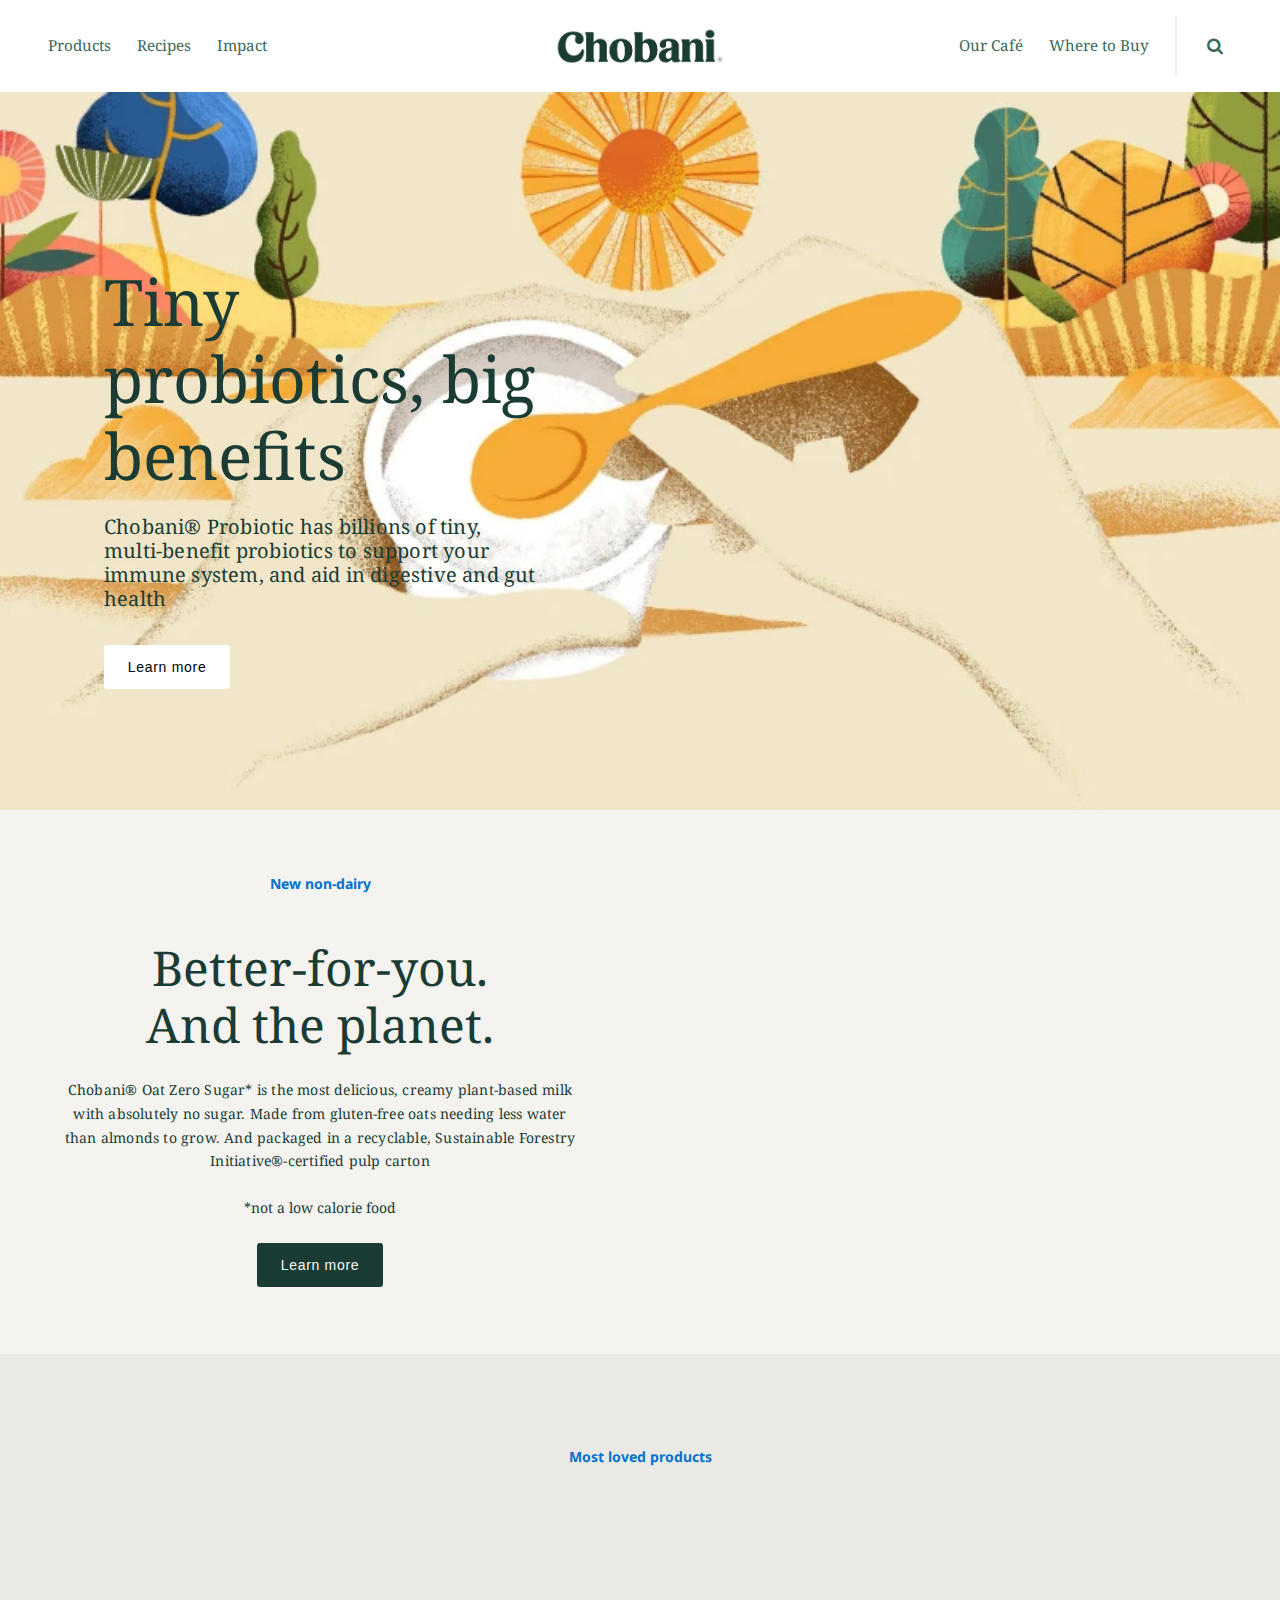
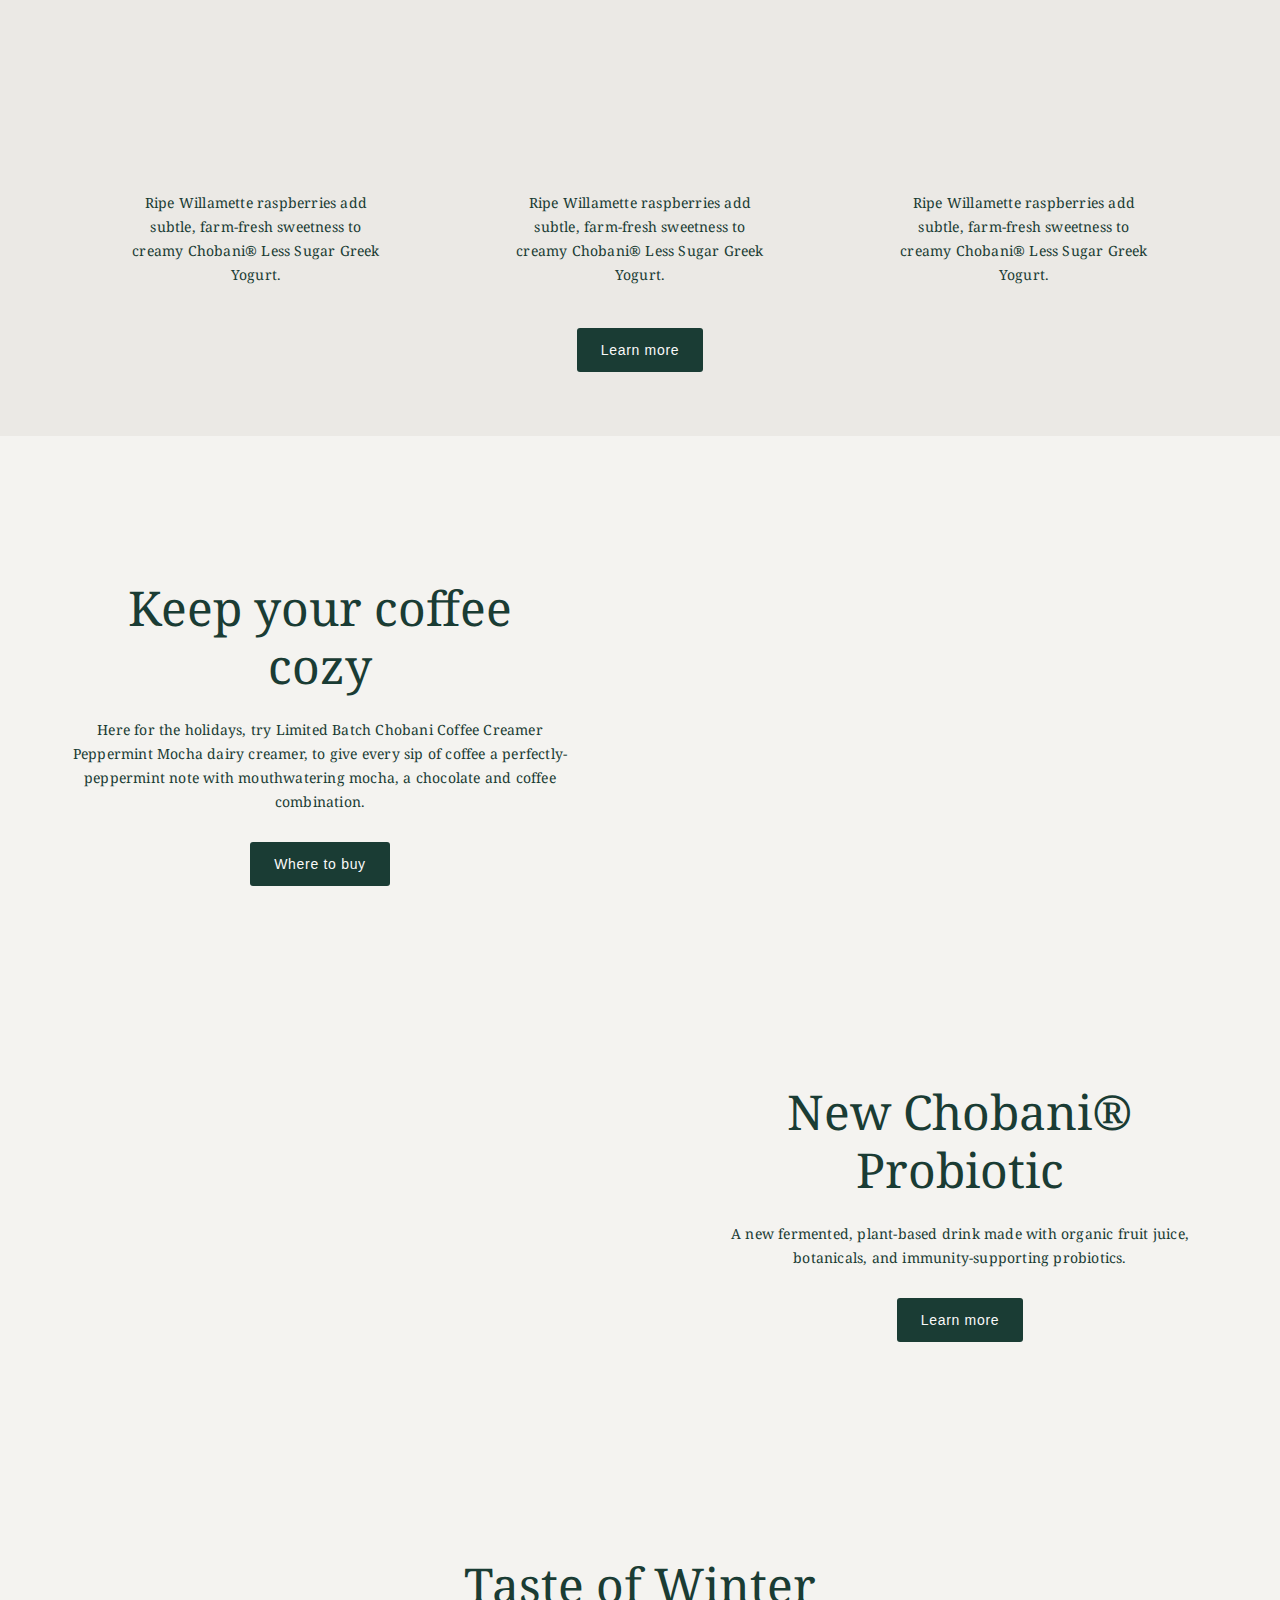
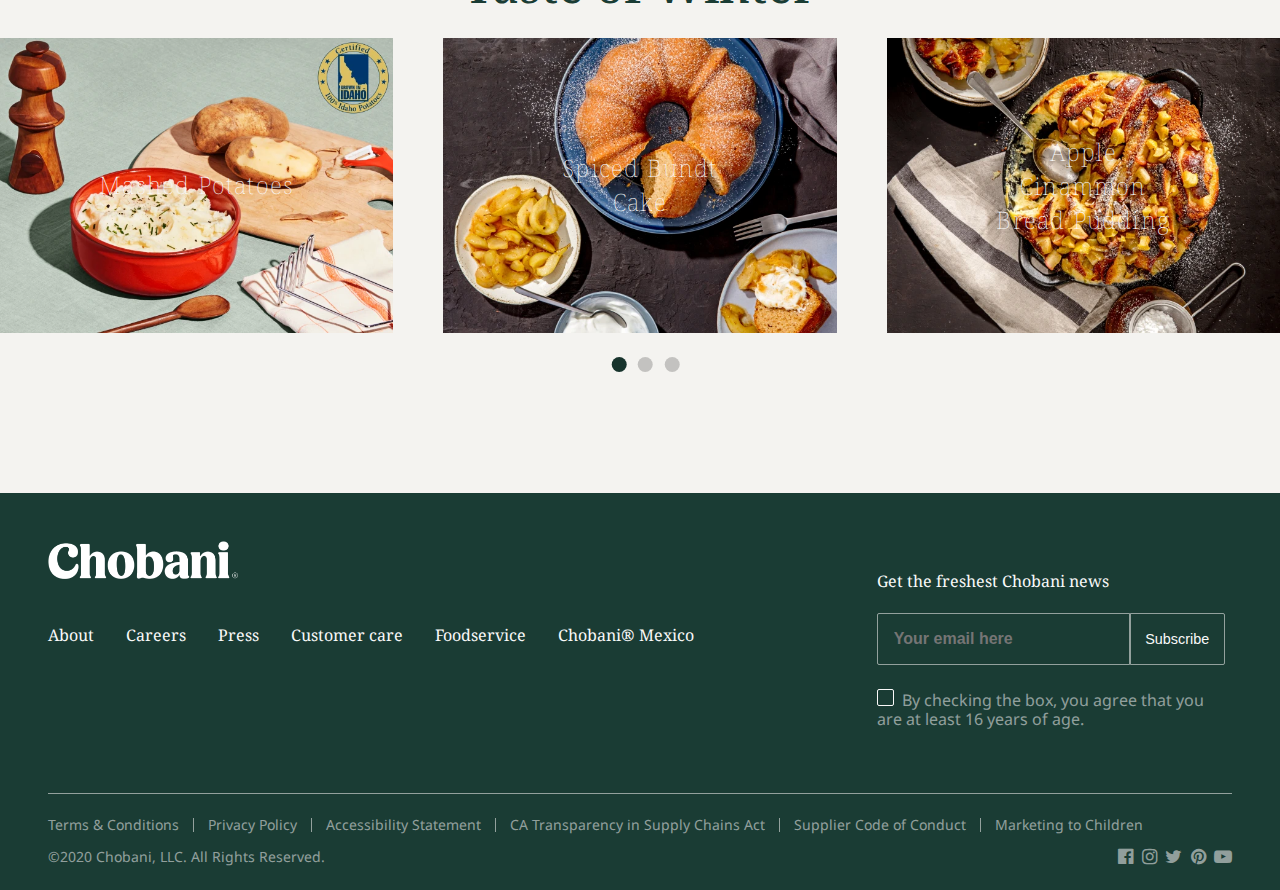
==== commit 6a807bc9: "1/7 비대면" ====
--- a/html/index.html
+++ b/html/index.html
@@ -209,13 +209,13 @@
         <div class="swiper-container">
             <div class="swiper-wrapper">
                 <div class="swiper-slide">
-                    <div class="box"><a href="#"><img src="../img/slide2.jpg" alt="슬라이드" class="w-100"><p>Mashed Potatoes</p></a></div>
+                    <div class="box"><a href="#"><img src="../img/slide2.jpg" alt="슬라이드" class="w-100"><span>Mashed Potatoes</span></a></div>
                 </div>
                 <div class="swiper-slide">
-                    <div class="box"><a href="#"><img src="../img/slide3.jpg" alt="슬라이드" class="w-100"><p>Spiced Bundt Cake</p></a></div>
+                    <div class="box"><a href="#"><img src="../img/slide3.jpg" alt="슬라이드" class="w-100"><span>Spiced Bundt Cake</s></a></div>
                 </div>
                 <div class="swiper-slide">
-                    <div class="box"><a href="#"><img src="../img/slide1.jpg" alt="슬라이드" class="w-100"><p>Apple Cinammon Bread Pudding</p></a></div>
+                    <div class="box"><a href="#"><img src="../img/slide1.jpg" alt="슬라이드" class="w-100"><span>Apple Cinammon Bread Pudding</s></a></div>
                 </div>
             </div>
         </div>
@@ -229,24 +229,49 @@
 
     <!-- .footer -->
     <footer class="wrapper">
-        <div class="f-menu">
-            <div class="logo"><img src="../img/logo-w.png" alt="chobani"></div>
-            <ul class="menu">
-                <li>About</li>
-                <li>Careers</li>
-                <li>Press</li>
-                <li>Customer care</li>
-                <li>Foodservice</li>
-                <li>Chobani® Mexico</li>
+        <div class="cont-wrap">
+            <div class="f-menu">
+                <div class="logo"><img src="../img/logo-w.png" alt="chobani" class="w-100"></div>
+                <ul class="menu">
+                    <li><a href="#">About</a></li>
+                    <li><a href="#">Careers</a></li>
+                    <li><a href="#">Press</a></li>
+                    <li><a href="#">Customer care</a></li>
+                    <li><a href="#">Foodservice</a></li>
+                    <li><a href="#">Chobani® Mexico</a></li>
+                </ul>
+            </div>
+            <form class="f-mail">
+                <p>Get the freshest Chobani news</p>
+                <div class="email-box">
+                    <input type="text" name="email" placeholder="Your email here" class="email">
+                    <input type="submit" value="Subscribe" class="bt-email"></input>
+                </div>
+                <div class="cb-wrap">
+                    <input type="checkbox" name="age" value="16" id="cb">
+                    <label for="cb">By checking the box, you agree that you are at least 16 years of age.</label>
+                </div>
+        </div>
+        <div class="copy-wrap">
+            <ul class="terms">
+                <li><a href="#">Terms & Conditions</a></li>
+                <li><a href="#">Privacy Policy</a></li>
+                <li><a href="#">Accessibility Statement</a></li>
+                <li><a href="#">CA Transparency in Supply Chains Act</a></li>
+                <li><a href="#">Supplier Code of Conduct</a></li>
+                <li><a href="#">Marketing to Children</a></li>
             </ul>
-        </div>
-        <form class="f-mail">
-            <p>Get the freshest Chobani news</p>
-            <div class="email-box">
-                <input type="text" name="email" placeholder="Your email here">
-                <input type="submit" value="Subscribe" class="bt-email"></input>
-            </div>
-                <label><input type="checkbox" name="age" value="16">By checking the box, you agree that you are at least 16 years of age.</label>
+            <div class="copy">
+                <div class="copyright">©2020 Chobani, LLC. All Rights Reserved.</div>
+                <div class="sns">
+                    <a href="#"><i class="fa fa-facebook-official" aria-hidden="true"></i></a>
+                    <a href="#"><i class="fa fa-instagram" aria-hidden="true"></i></a>
+                    <a href="#"><i class="fa fa-twitter" aria-hidden="true"></i></a>
+                    <a href="#"><i class="fa fa-pinterest" aria-hidden="true"></i></a>
+                    <a href="#"><i class="fa fa-youtube-play" aria-hidden="true"></i></a>
+                </div>
+            </div>
+        </div>
         </form>
     </footer>
     <!-- .footer // -->
--- a/css/index.css
+++ b/css/index.css
@@ -83,13 +83,41 @@
  .prd-wrap:last-child .img-wrap {order: -1;}
   
  /* ********.slide-wrapper******* */
- .slide-wrapper {margin-top: 10em; text-align: center; position: relative;}
+ .slide-wrapper {margin: 10em 0; text-align: center; position: relative;}
  .swiper-wrapper {max-height: 380px;}
- .swiper-slide .box {background-color: #1a3c34; position: relative;}
+ .swiper-slide {position: relative;}
+ .swiper-slide .box {background-color: #1a3c34;}
  .swiper-slide .box img {transition: all 0.4s;}
- .swiper-slide .box p {position: absolute; top: 50%; left: 50%; transform: translateX(-50%); color: #f9f9f9; font-size: 1.5em; font-weight: lighter; line-height: 1.4; opacity: 0; transition: all 0.5s; letter-spacing: 0.05em;}
- .swiper-slide .box.active p {opacity: 1; top: 50%; left: 50%; transform: translate(-50%, -50%);}
+ .swiper-slide .box span {position: absolute; top: 50%; left: 50%; transform: translate(-50%, -50%); color: #f9f9f9; font-size: 1.5em; font-weight: lighter; line-height: 1.4; opacity: 1; transition: all 0.5s; letter-spacing: 0.05em;}
+ /* .swiper-slide .box.active p {opacity: 1; top: 50%; left: 50%; transform: translate(-50%, -50%);} */
  .swiper-slide .box.active img {opacity: 0.1;}
  .pager-wrap {position: absolute; left: 50%; transform: translateX(-50%); display: flex; margin-top: 1.5em;}
  .swiper-pagination-bullet {width: 15px; height: 15px; border-radius: 50%; margin-left: 0.7em; background-color: #000;}
- .swiper-pagination-bullet-active {background-color: #17332c;}+ .swiper-pagination-bullet-active {background-color: #17332c;}
+  
+ /* ********footer******* */
+ footer {margin-top: 10em; background-color: #1a3c34; color: #f9f9f9; padding: 3em 3em 1em;}
+ footer .cont-wrap {display: flex; justify-content: space-between;}
+ footer .f-menu {flex: 60% 0 0;}
+ .f-menu .logo {width: 190px;}
+ .f-menu ul.menu {display: flex; flex-wrap: wrap; padding-top: 3em;}
+ .f-menu ul.menu li {margin-right: 2em;}
+ footer .f-mail {flex: 30% 0 0; padding-top: 2em;}
+ footer .f-mail .email-box {margin: 1.5em 0; display: flex;}
+ footer .f-mail .email-box input {border: 1px solid rgba(228, 228, 228, 0.6); padding: 1em; background-color: transparent; color: #f9f9f9; display: inline-block;}
+ .f-mail .email {font-weight: bolder; color: rgba(228, 228, 228, 0.6); border-radius: 2px 0 0 2px;}
+ .f-mail .bt-email {font-size: 0.9em; transition: all 0.2s; border-radius: 0 2px 2px 0;}
+ .f-mail .bt-email:hover {background-color: #f9f9f9; color: #1a3c34;}
+
+ .cb-wrap input[type="checkbox"] {display: none;}
+ .cb-wrap input[type="checkbox"] + label {display: inline-block; position: relative; user-select: none; line-height: 1.2; font-family: 'Noto Sans', sans-serif; color: rgba(228, 228, 228, 0.6);}
+ .cb-wrap input[type="checkbox"] + label::before {content: ""; display: inline-block; width: 15px; height: 15px; background-color: transparent; border: 1px solid #f9f9f9; border-radius: 2px; margin-right: 0.5em;}
+ .cb-wrap input[type="checkbox"]:checked + label::before {content: "\2713"; font-size: 0.875em; font-weight: bolder; text-align: center;}
+
+.copy-wrap {margin-top: 4em; border-top: 1px solid rgba(228, 228, 228, 0.6); padding-top: 1.5em; font-family: 'Noto Sans', sans-serif; color: rgba(228, 228, 228, 0.6);}
+.copy-wrap .terms {display: flex;}
+.copy-wrap .terms li {margin-right: 1em; border-right: 1px solid rgba(228, 228, 228, 0.6); padding-right: 1em; font-size: 0.875em;}
+.copy-wrap .terms li:last-child {border-right: 0;}
+.copy-wrap .copy {padding: 1em 0 0.5em; display: flex; justify-content: space-between; align-items: center;}
+.copy-wrap .copy .copyright {font-size: 0.875em;}
+.copy-wrap .copy .sns i {margin-left: 0.25em; font-size: 1.125em;}